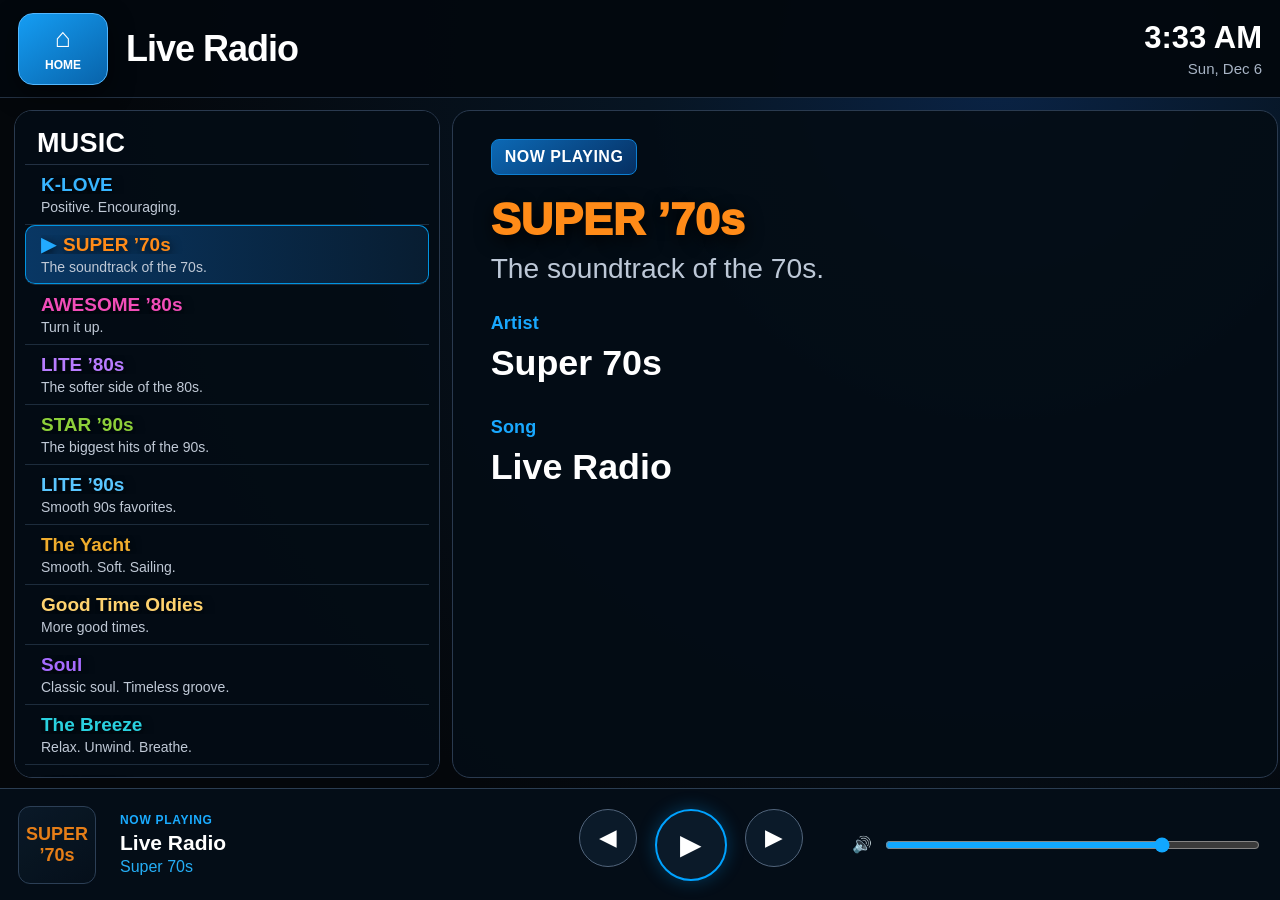
==== index.html @ cdfcc8d7 "Add files via upload" ====
<!doctype html>
<html lang="en">
<head>
<meta charset="utf-8">
<meta name="viewport" content="width=device-width,initial-scale=1">
<title>CoachDonXM</title>
<meta http-equiv="refresh" content="0;url=radio.html?v=1.8.0">
</head>
<body style="background:#050b12;color:white;font-family:Arial">
<p>Opening <a href="radio.html?v=1.8.0">CoachDonXM</a>…</p>
</body>
</html>
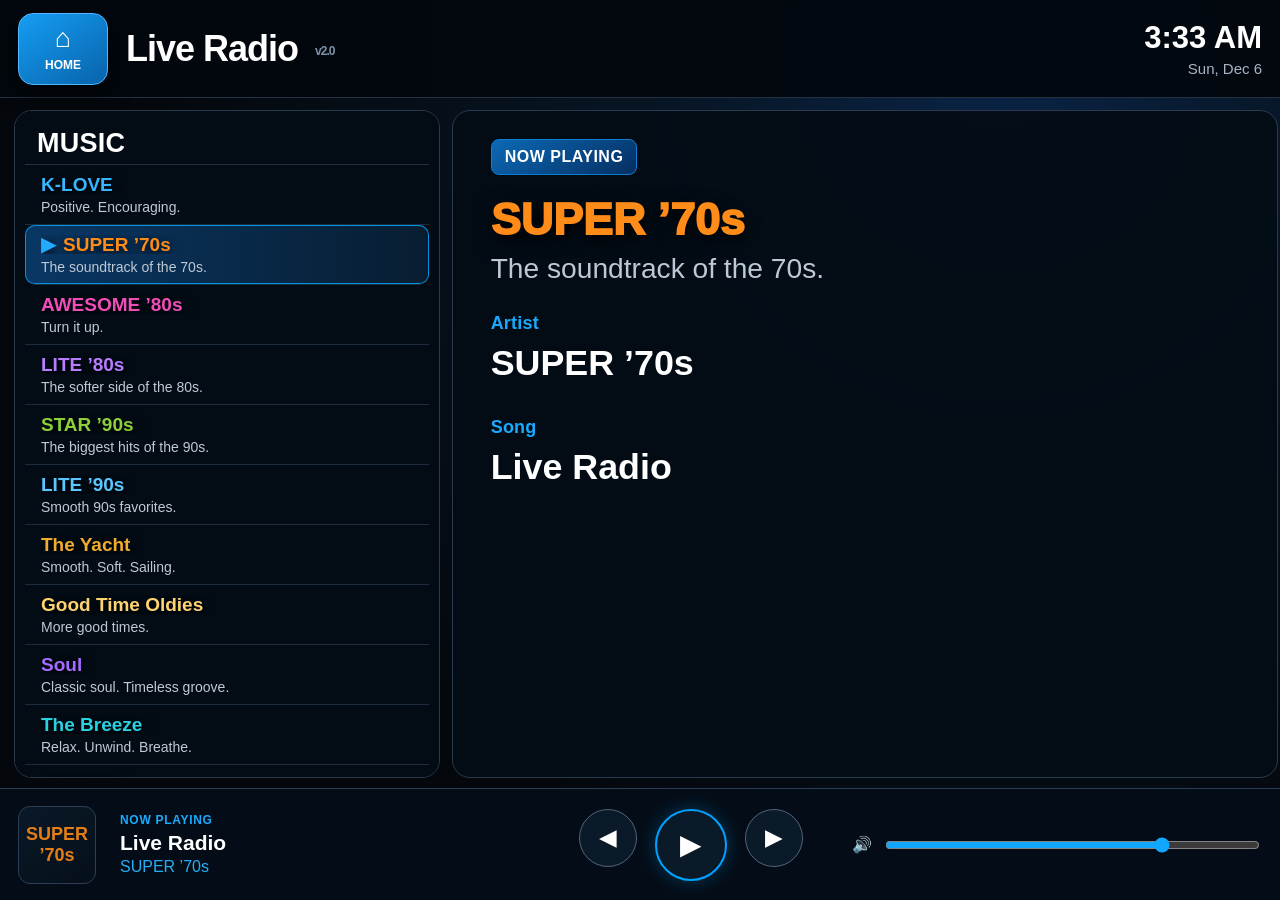
==== commit 21754487: "Rename index-2.html to index.html" ====
--- a/index.html
+++ b/index.html
@@ -2,11 +2,676 @@
 <html lang="en">
 <head>
 <meta charset="utf-8">
-<meta name="viewport" content="width=device-width,initial-scale=1">
-<title>CoachDonXM</title>
-<meta http-equiv="refresh" content="0;url=radio.html?v=1.8.0">
+<meta name="viewport" content="width=device-width,initial-scale=1,maximum-scale=1,user-scalable=no">
+<meta name="theme-color" content="#05070a">
+<title>Live Radio</title>
+<style>
+:root{
+  --blue:#0094e1;
+  --bg:#04070b;
+  --panel:#07111c;
+  --line:#233143;
+  --muted:#a8b4c5;
+  --accent:#ff8c16;
+}
+*{box-sizing:border-box;-webkit-tap-highlight-color:transparent}
+html,body{
+  margin:0;width:100%;height:100%;overflow:hidden;background:#000;color:#fff;
+  font-family:-apple-system,BlinkMacSystemFont,"Segoe UI",Arial,sans-serif
+}
+button,a,input{font:inherit}
+.shell{
+  height:100vh;display:grid;grid-template-rows:98px 1fr 112px;
+  background:radial-gradient(circle at 78% 8%,#0a2345 0,#071523 27%,#04070b 68%)
+}
+.topbar{
+  display:grid;grid-template-columns:108px 1fr 190px;align-items:center;
+  padding:12px 18px;border-bottom:1px solid var(--line);background:rgba(3,8,14,.97)
+}
+.home{
+  width:90px;height:72px;border-radius:15px;background:linear-gradient(145deg,#159df3,#0863aa);
+  border:1px solid #52b7ff;color:white;text-decoration:none;display:flex;flex-direction:column;
+  align-items:center;justify-content:center;font-weight:800;box-shadow:0 8px 24px #0008
+}
+.home-icon{font-size:27px;line-height:1}
+.home span:last-child{font-size:12px;margin-top:6px}
+.brand{font-size:36px;font-weight:850;letter-spacing:-1px}
+.datetime{text-align:right}.clock{font-size:31px;font-weight:800}.date{font-size:15px;color:var(--muted);margin-top:4px}
+
+.layout{min-height:0;display:grid;grid-template-columns:34% 66%;gap:12px;padding:12px 14px 10px}
+.station-pane,.now-pane{
+  min-height:0;border:1px solid #2a3a4f;border-radius:18px;background:rgba(4,12,21,.93);overflow:hidden
+}
+.station-pane{overflow-y:auto;padding:9px 10px 18px;scrollbar-width:thin}
+.station-pane h2{
+  margin:10px 12px 7px;color:#fff;font-size:27px;line-height:1;font-weight:900;letter-spacing:.25px
+}
+.station-list{border-top:1px solid var(--line)}
+.station-row{
+  width:100%;min-height:60px;border:0;border-bottom:1px solid #1d2c3c;background:transparent;color:white;
+  display:block;padding:7px 12px 7px 16px;text-align:left;cursor:pointer
+}
+.station-row.active{
+  background:linear-gradient(90deg,#093764,#081d31);box-shadow:inset 0 0 0 1px var(--blue);
+  border-radius:10px
+}
+.station-copy{min-width:0;display:block}
+.station-name{
+  display:block;font-size:19px;font-weight:900;line-height:1;color:var(--station-color,#fff);
+  white-space:nowrap;overflow:hidden;text-overflow:ellipsis;text-shadow:0 3px 12px #000
+}
+.station-desc{
+  display:block;font-size:14px;color:#c0c9d6;margin-top:5px;white-space:nowrap;
+  overflow:hidden;text-overflow:ellipsis
+}
+.playing-mark{display:none;margin-right:7px;color:#22aaff}
+.station-row.active .playing-mark{display:inline}
+
+.now-pane{padding:28px 38px;display:flex;flex-direction:column}
+.now-header{display:flex;align-items:center}
+.now-header>span{
+  background:linear-gradient(145deg,#0c69b5,#062f62);border:1px solid #0d7fd2;color:#fff;
+  border-radius:8px;padding:8px 13px;font-size:16px;font-weight:850;letter-spacing:.5px
+}
+.display-station{
+  font-size:clamp(42px,5vw,76px);font-weight:950;color:var(--accent);margin-top:22px;
+  line-height:1;text-shadow:0 5px 18px #000
+}
+.display-description{font-size:clamp(20px,2.2vw,31px);color:#bdc8d7;margin-top:11px}
+
+.metadata-main{
+  flex:1;min-height:0;display:flex;flex-direction:column;justify-content:center;
+  padding:18px 0 12px;max-width:900px
+}
+.meta-block{margin-bottom:31px}
+.label{color:#19a9ff;font-size:18px;font-weight:700;letter-spacing:.2px;text-transform:none}
+.artist,.song,.station-meta{
+  font-size:clamp(29px,3.2vw,48px);font-weight:800;line-height:1.1;margin-top:10px;overflow-wrap:anywhere
+}
+.station-meta{font-size:clamp(26px,2.8vw,42px)}
+.wave{
+  height:84px;display:flex;align-items:center;justify-content:center;gap:6px;
+  width:min(72%,620px);opacity:.76;margin:8px 0 0 12px
+}
+.wave span{
+  width:5px;background:#0999f2;border-radius:5px;box-shadow:0 0 12px #087ac8;
+  animation:wave 1.25s ease-in-out infinite
+}
+.wave span:nth-child(2n){animation-delay:.14s}
+.wave span:nth-child(3n){animation-delay:.28s}
+.wave span:nth-child(4n){animation-delay:.42s}
+@keyframes wave{0%,100%{height:13px}50%{height:70px}}
+
+.player{
+  display:grid;grid-template-columns:86px minmax(220px,1fr) 290px minmax(180px,1fr);
+  gap:16px;align-items:center;padding:10px 18px;border-top:1px solid #2b3d52;
+  background:rgba(5,14,24,.98)
+}
+.mini-art{
+  width:78px;height:78px;border-radius:12px;background:linear-gradient(145deg,#0b1b2a,#06101b);
+  border:1px solid #31455d;display:flex;align-items:center;justify-content:center;text-align:center;
+  font-size:18px;font-weight:850;color:var(--accent);opacity:.9
+}
+.mini-copy{min-width:0}.mini-label{font-size:12px;color:#1aabff;font-weight:850;letter-spacing:.7px}
+.mini-copy strong,.mini-copy span{display:block;white-space:nowrap;overflow:hidden;text-overflow:ellipsis}
+.mini-copy strong{font-size:21px;margin-top:4px}.mini-copy span{font-size:16px;color:#25aef6;margin-top:3px}
+.transport{display:flex;justify-content:center;gap:18px}
+.transport button{
+  width:58px;height:58px;border-radius:50%;border:1px solid #51647b;background:#0b1a29;color:white;font-size:23px
+}
+.transport .play{
+  width:72px;height:72px;border:2px solid #00a2ff;box-shadow:0 0 18px #008fe555;font-size:28px
+}
+.volume{display:flex;align-items:center;gap:11px}.volume input{width:100%;accent-color:#11a7ff}
+
+@media(max-width:900px){
+  .shell{grid-template-rows:86px 1fr 108px}
+  .topbar{grid-template-columns:88px 1fr 135px;padding:8px}
+  .home{width:74px;height:64px}.brand{font-size:29px}.clock{font-size:25px}
+  .layout{grid-template-columns:42% 58%;gap:7px;padding:7px}
+  .station-pane h2{font-size:23px}
+  .station-row{min-height:57px;padding-left:10px}.station-name{font-size:17px}.station-desc{font-size:12px}
+  .now-pane{padding:20px}.display-station{font-size:40px}.display-description{font-size:20px}
+  .meta-block{margin-bottom:20px}.wave{width:90%;height:60px}
+  .player{grid-template-columns:68px 1fr 230px}.mini-art{width:62px;height:62px}.volume{display:none}
+}
+
+
+/* v1.2 Safari stability */
+.metadata-main{
+  display:grid;
+  grid-template-rows:104px 132px 96px 72px;
+  align-content:center;
+}
+.meta-block{
+  margin-bottom:0;
+  min-height:0;
+}
+.artist,.song,.station-meta{
+  min-height:1.2em;
+  display:block;
+}
+.wave{
+  animation:none !important;
+}
+.wave span{
+  animation:none !important;
+  height:28px;
+}
+.wave span:nth-child(2n){height:50px}
+.wave span:nth-child(3n){height:36px}
+.wave span:nth-child(4n){height:62px}
+
+@media(max-width:900px){
+  .metadata-main{
+    grid-template-rows:82px 104px 76px 54px;
+  }
+}
+
+/* =========================================================
+   v1.3 — approved UI corrections
+   ========================================================= */
+
+/* Right-side station title is 30% smaller than v1.2. */
+.display-station{
+  font-size:clamp(29px,3.5vw,53px);
+}
+
+/*
+  Safari metadata stability:
+  fixed grid tracks prevent artist/song length changes from moving
+  the Station line or waveform up and down.
+*/
+.now-pane,
+.metadata-main,
+.meta-block,
+.artist,
+.song,
+.station-meta{
+  min-width:0;
+}
+
+.metadata-main{
+  flex:none;
+  height:404px;
+  grid-template-rows:104px 132px 96px 72px;
+  align-self:stretch;
+  contain:layout;
+  overflow:hidden;
+}
+
+.meta-block{
+  overflow:hidden;
+}
+
+.artist,.song,.station-meta{
+  overflow:hidden;
+  max-height:2.2em;
+  transition:none !important;
+  animation:none !important;
+  transform:none !important;
+}
+
+.station-meta{
+  max-height:1.2em;
+}
+
+.wave,
+.wave span{
+  transition:none !important;
+  animation:none !important;
+  transform:none !important;
+}
+
+@media(max-width:900px){
+  .display-station{
+    font-size:28px;
+  }
+  .metadata-main{
+    height:316px;
+    grid-template-rows:82px 104px 76px 54px;
+  }
+}
+
+
+
+/* =========================================================
+   v1.4 — metadata alignment and hierarchy
+   ========================================================= */
+
+/* Anchor every metadata element to the left edge. */
+.metadata-main{
+  width:100%;
+  max-width:none;
+  justify-items:start;
+  text-align:left;
+}
+
+.meta-block{
+  width:100%;
+  text-align:left;
+}
+
+.label,
+.artist,
+.song,
+.station-meta{
+  width:100%;
+  text-align:left;
+  justify-self:start;
+}
+
+/* Metadata values are approximately 20% smaller than the station title. */
+.artist,
+.song,
+.station-meta{
+  font-size:clamp(23px,2.8vw,42px);
+}
+
+/* Keep the decorative waveform aligned with the metadata instead of centered. */
+.wave{
+  justify-content:flex-start;
+  margin-left:0;
+}
+
+@media(max-width:900px){
+  .artist,
+  .song,
+  .station-meta{
+    font-size:22px;
+  }
+}
+
+/* =========================================================
+   v1.5 — true metadata shift + waveform removal
+   ========================================================= */
+
+/*
+  The text was already left-aligned inside its own container.
+  This moves the metadata container itself 28px left while
+  leaving the station title and description in their positions.
+*/
+.metadata-main{
+  position:relative;
+  left:-28px;
+  width:calc(100% + 28px);
+  height:332px;
+  grid-template-rows:104px 132px 96px;
+  overflow:hidden;
+}
+
+/* The waveform has been removed from radio.html. */
+.wave{
+  display:none !important;
+}
+
+@media(max-width:900px){
+  .metadata-main{
+    left:-12px;
+    width:calc(100% + 12px);
+    height:262px;
+    grid-template-rows:82px 104px 76px;
+  }
+}
+
+
+
+/* =========================================================
+   v1.7 — surgical metadata cleanup
+   Only requested changes:
+   1) one line of space after channel description
+   2) Station metadata block removed
+   ========================================================= */
+
+.display-description{
+  margin-bottom:28px;
+}
+
+.metadata-main{
+  height:236px;
+  grid-template-rows:104px 132px;
+  align-content:start;
+  padding-top:0;
+}
+
+@media(max-width:900px){
+  .display-description{
+    margin-bottom:24px;
+  }
+
+  .metadata-main{
+    height:186px;
+    grid-template-rows:82px 104px;
+  }
+}
+
+
+/* =========================================================
+   v1.8 recovery — exact requested metadata placement
+   ========================================================= */
+
+.metadata-main{
+  position:relative;
+  left:0;
+  width:100%;
+  max-width:none;
+  height:236px;
+  display:grid;
+  grid-template-columns:minmax(0,1fr);
+  grid-template-rows:104px 132px;
+  justify-content:stretch;
+  justify-items:start;
+  align-content:start;
+  align-items:start;
+  padding:0;
+  margin:28px 0 0;
+  text-align:left;
+}
+
+.metadata-main .meta-block{
+  width:100%;
+  min-width:0;
+  margin:0;
+  padding:0;
+  text-align:left;
+  justify-self:start;
+}
+
+.metadata-main .label,
+.metadata-main .artist,
+.metadata-main .song{
+  width:100%;
+  margin-left:0;
+  padding-left:0;
+  text-align:left;
+  justify-self:start;
+}
+
+.display-description{
+  margin-bottom:0;
+}
+
+@media(max-width:900px){
+  .metadata-main{
+    left:0;
+    width:100%;
+    max-width:none;
+    height:186px;
+    grid-template-rows:82px 104px;
+    margin-top:24px;
+  }
+}
+
+
+.build-stamp{
+  font-size:12px;
+  color:#7f93aa;
+  font-weight:700;
+  vertical-align:middle;
+  margin-left:8px;
+}
+
+/* Final non-negotiable metadata alignment */
+.metadata-main,
+.metadata-main .meta-block,
+.metadata-main .label,
+.metadata-main .artist,
+.metadata-main .song{
+  margin-left:0 !important;
+  padding-left:0 !important;
+  text-align:left !important;
+  justify-self:start !important;
+  transform:none !important;
+}
+
+.metadata-main{
+  width:100% !important;
+  max-width:none !important;
+  grid-template-columns:100% !important;
+  justify-content:start !important;
+  justify-items:start !important;
+}
+
+</style>
 </head>
-<body style="background:#050b12;color:white;font-family:Arial">
-<p>Opening <a href="radio.html?v=1.8.0">CoachDonXM</a>…</p>
+<body>
+<div class="shell">
+  <header class="topbar">
+    <a class="home" href="index.html" aria-label="Home"><span class="home-icon">⌂</span><span>HOME</span></a>
+    <div class="brand-block">
+      <div class="brand">Live Radio <small class="build-stamp">v2.0</small></div>
+    </div>
+    <div class="datetime">
+      <div id="clock" class="clock">--:--</div>
+      <div id="date" class="date"></div>
+    </div>
+  </header>
+
+  <main class="layout">
+    <aside class="station-pane">
+      <section>
+        <h2>MUSIC</h2>
+        <div id="musicList" class="station-list"></div>
+      </section>
+      <section>
+        <h2>DISNEY</h2>
+        <div id="disneyList" class="station-list"></div>
+      </section>
+      <section>
+        <h2>PODCASTS</h2>
+        <div id="podcastList" class="station-list"></div>
+      </section>
+    </aside>
+
+    <section class="now-pane">
+      <div class="now-header">
+        <span>NOW PLAYING</span>
+      </div>
+
+      <div id="displayStation" class="display-station">SUPER ’70s</div>
+      <div id="displayDescription" class="display-description">The soundtrack of the 70s.</div>
+
+      <div class="metadata-main">
+        <div class="meta-block">
+          <div class="label">Artist</div>
+          <div id="artist" class="artist">—</div>
+        </div>
+        <div class="meta-block">
+          <div class="label">Song</div>
+          <div id="song" class="song">—</div>
+        </div>
+      </div>
+    </section>
+  </main>
+
+  <footer class="player">
+    <div id="miniArt" class="mini-art">’70s</div>
+    <div class="mini-copy">
+      <div class="mini-label">NOW PLAYING</div>
+      <strong id="miniSong">Tap play to begin</strong>
+      <span id="miniArtist">Super 70s</span>
+    </div>
+
+    <div class="transport">
+      <button id="previousButton" aria-label="Previous">◀</button>
+      <button id="playButton" class="play" aria-label="Play">▶</button>
+      <button id="nextButton" aria-label="Next">▶</button>
+    </div>
+
+    <label class="volume">🔊 <input id="volumeSlider" type="range" min="0" max="1" step=".01" value=".75"></label>
+  </footer>
+</div>
+
+<audio id="radioAudio" preload="none"></audio>
+<script>
+const stations = [
+  {name:"K-LOVE",group:"music",color:"#38b5ff",desc:"Positive. Encouraging.",quality:"AAC",stream:"https://maestro.emfcdn.com/stream_for/k-love/iheart/aac"},
+  {name:"Super 70s",display:"SUPER ’70s",group:"music",color:"#ff8b18",desc:"The soundtrack of the 70s.",quality:"128",stream:"https://listen.181fm.com/181-70s_128k.mp3",relayId:"181-70s"},
+  {name:"Awesome 80s",display:"AWESOME ’80s",group:"music",color:"#f14db8",desc:"Turn it up.",quality:"128",stream:"https://listen.181fm.com/181-awesome80s_128k.mp3",relayId:"181-awesome80s"},
+  {name:"Lite 80s",display:"LITE ’80s",group:"music",color:"#b87cff",desc:"The softer side of the 80s.",quality:"128",stream:"https://listen.181fm.com/181-lite80s_128k.mp3",relayId:"181-lite80s"},
+  {name:"Star 90s",display:"STAR ’90s",group:"music",color:"#8dd03a",desc:"The biggest hits of the 90s.",quality:"128",stream:"https://listen.181fm.com/181-star90s_128k.mp3",relayId:"181-star90s"},
+  {name:"Lite 90s",display:"LITE ’90s",group:"music",color:"#5ac6ff",desc:"Smooth 90s favorites.",quality:"128",stream:"https://listen.181fm.com/181-lite90s_128k.mp3",relayId:"181-lite90s"},
+  {name:"The Yacht",display:"The Yacht",group:"music",color:"#f0ad2d",desc:"Smooth. Soft. Sailing.",quality:"128",stream:"https://listen.181fm.com/181-yachtrock_128k.mp3",relayId:"181-yachtrock"},
+  {name:"Good Time Oldies",group:"music",color:"#ffd36f",desc:"More good times.",quality:"128",stream:"https://listen.181fm.com/181-goodtime_128k.mp3",relayId:"181-goodtime"},
+  {name:"Soul",display:"Soul",group:"music",color:"#a66cff",desc:"Classic soul. Timeless groove.",quality:"128",stream:"https://listen.181fm.com/181-soul_128k.mp3",relayId:"181-soul"},
+  {name:"The Breeze",group:"music",color:"#2ad1df",desc:"Relax. Unwind. Breathe.",quality:"128",stream:"https://listen.181fm.com/181-breeze_128k.mp3",relayId:"181-breeze"},
+  {name:"Classical",group:"music",color:"#ddd1ff",desc:"Timeless masterworks.",quality:"128",stream:"https://listen.181fm.com/181-classical_128k.mp3",relayId:"181-classical"},
+
+  {name:"Main Street USA",group:"disney",color:"#d65cff",desc:"Classic park atmosphere.",quality:"",stream:""},
+  {name:"Adventureland",group:"disney",color:"#64d46d",desc:"Jungle rhythms and island music.",quality:"",stream:""},
+  {name:"Frontierland",group:"disney",color:"#e3a34d",desc:"Western classics and bluegrass.",quality:"",stream:""},
+  {name:"Tomorrowland",group:"disney",color:"#5bc4ff",desc:"Retro-futuristic atmosphere.",quality:"",stream:""},
+  {name:"Fantasyland",group:"disney",color:"#ff82c8",desc:"Classic melodies and storybook magic.",quality:"",stream:""},
+  {name:"Future World",group:"disney",color:"#7e8fff",desc:"Classic EPCOT optimism.",quality:"",stream:""},
+  {name:"World Showcase",group:"disney",color:"#52d6c8",desc:"Music from around the world.",quality:"",stream:""},
+  {name:"Hollywood Studios",group:"disney",color:"#ff6868",desc:"Movie magic and boulevard atmosphere.",quality:"",stream:""},
+  {name:"Animal Kingdom",group:"disney",color:"#8bcf72",desc:"Nature-inspired park ambience.",quality:"",stream:""},
+  {name:"Resort TV",group:"disney",color:"#7bc9ef",desc:"Resort loops and vacation atmosphere.",quality:"",stream:""},
+  {name:"Pixar",group:"disney",color:"#65a9ff",desc:"Music from Pixar films and lands.",quality:"",stream:""},
+  {name:"Villains",group:"disney",color:"#b95de3",desc:"Disney's darker side.",quality:"",stream:""},
+
+  {name:"The Ramsey Show",group:"podcasts",color:"#ffd02c",desc:"Money, work, and life.",quality:"",stream:""},
+  {name:"Insight for Living",group:"podcasts",color:"#6bd8ff",desc:"Biblical teaching with Chuck Swindoll.",quality:"",stream:""},
+  {name:"Southeast Christian",group:"podcasts",color:"#70d979",desc:"Messages from Southeast Christian Church.",quality:"",stream:""},
+  {name:"Brian Buffini",group:"podcasts",color:"#ff9b52",desc:"Business, motivation, and real estate.",quality:"",stream:""}
+];
+
+const RELAY = "https://coachdon-metadata.74p875syc7.workers.dev";
+const lists = {
+  music: document.getElementById("musicList"),
+  disney: document.getElementById("disneyList"),
+  podcasts: document.getElementById("podcastList")
+};
+const audio = document.getElementById("radioAudio");
+let selected = stations.findIndex(s => s.name === "Super 70s");
+let playing = false;
+let metadataTimer = null;
+let metadataToken = 0;
+
+function labelOf(station){ return station.display || station.name; }
+
+function render(){
+  Object.values(lists).forEach(el => el.innerHTML = "");
+  stations.forEach((station,index)=>{
+    const row = document.createElement("button");
+    row.className = "station-row" + (index === selected ? " active" : "");
+    row.style.setProperty("--station-color", station.color);
+    row.innerHTML = `
+      <span class="station-copy">
+        <span class="station-name"><span class="playing-mark">▶</span>${labelOf(station)}</span>
+        <span class="station-desc">${station.desc}</span>
+      </span>`;
+    row.addEventListener("click",()=>choose(index,true));
+    lists[station.group].appendChild(row);
+  });
+}
+
+function updateMetadata(artist,song){
+  document.getElementById("artist").textContent = artist || "";
+  document.getElementById("song").textContent = song || "";
+  document.getElementById("miniSong").textContent = song || "Live Radio";
+  document.getElementById("miniArtist").textContent = artist || labelOf(stations[selected]);
+}
+
+function choose(index,autoplay=false){
+  selected = (index + stations.length) % stations.length;
+  const station = stations[selected];
+  document.documentElement.style.setProperty("--accent", station.color);
+  document.getElementById("displayStation").textContent = labelOf(station);
+  document.getElementById("displayDescription").textContent = station.desc;
+  const stationMeta = document.getElementById("stationMeta");
+  if (stationMeta) stationMeta.textContent = labelOf(station);
+  document.getElementById("miniArt").textContent =
+    labelOf(station).replace(/[^A-Za-z0-9’']/g," ").split(/\s+/).slice(0,2).join(" ");
+  render();
+  startMetadata(station);
+  if(autoplay) playSelected();
+}
+
+async function fetchRelay(station,token){
+  try{
+    const response = await fetch(
+      `${RELAY}/metadata?station=${encodeURIComponent(station.relayId)}`,
+      {cache:"no-store"}
+    );
+    const data = await response.json();
+    if(!response.ok || !data.ok) throw new Error(data.error || `HTTP ${response.status}`);
+    if(token !== metadataToken) return;
+    updateMetadata(data.artist || labelOf(station), data.title || "Live Radio");
+  }catch(error){
+    if(token !== metadataToken) return;
+    updateMetadata(labelOf(station),"Live Radio");
+    console.warn("CoachDon relay:",error);
+  }
+}
+
+function startMetadata(station){
+  metadataToken++;
+  const token = metadataToken;
+  if(metadataTimer) clearInterval(metadataTimer);
+  metadataTimer = null;
+
+  if(station.relayId){
+    updateMetadata("Checking now playing…","One moment…");
+    fetchRelay(station,token);
+    metadataTimer = setInterval(()=>fetchRelay(station,token),20000);
+  }else{
+    updateMetadata(
+      station.name === "K-LOVE" ? "K-LOVE" : labelOf(station),
+      station.stream ? "Live Radio" :
+      (station.group === "podcasts" ? "Podcast feed setup needed" : "Stream setup needed")
+    );
+  }
+}
+
+async function playSelected(){
+  const station = stations[selected];
+  if(!station.stream){
+    playing = false;
+    document.getElementById("playButton").textContent = "▶";
+    return;
+  }
+  if(audio.src !== station.stream) audio.src = station.stream;
+  try{
+    await audio.play();
+    playing = true;
+    document.getElementById("playButton").textContent = "Ⅱ";
+    render();
+  }catch(error){
+    playing = false;
+    document.getElementById("playButton").textContent = "▶";
+    console.warn("Station could not connect:",error);
+  }
+}
+
+document.getElementById("playButton").addEventListener("click",()=>{
+  if(playing){
+    audio.pause();
+    playing=false;
+    document.getElementById("playButton").textContent="▶";
+    render();
+  }else{
+    playSelected();
+  }
+});
+document.getElementById("previousButton").addEventListener("click",()=>choose(selected-1,true));
+document.getElementById("nextButton").addEventListener("click",()=>choose(selected+1,true));
+document.getElementById("volumeSlider").addEventListener("input",e=>audio.volume=Number(e.target.value));
+
+function updateClock(){
+  const now = new Date();
+  document.getElementById("clock").textContent =
+    now.toLocaleTimeString([], {hour:"numeric",minute:"2-digit"});
+  document.getElementById("date").textContent =
+    now.toLocaleDateString([], {weekday:"short",month:"short",day:"numeric"});
+}
+
+audio.volume=.75;
+setInterval(updateClock,30000);
+updateClock();
+render();
+choose(selected,false);
+
+</script>
 </body>
 </html>
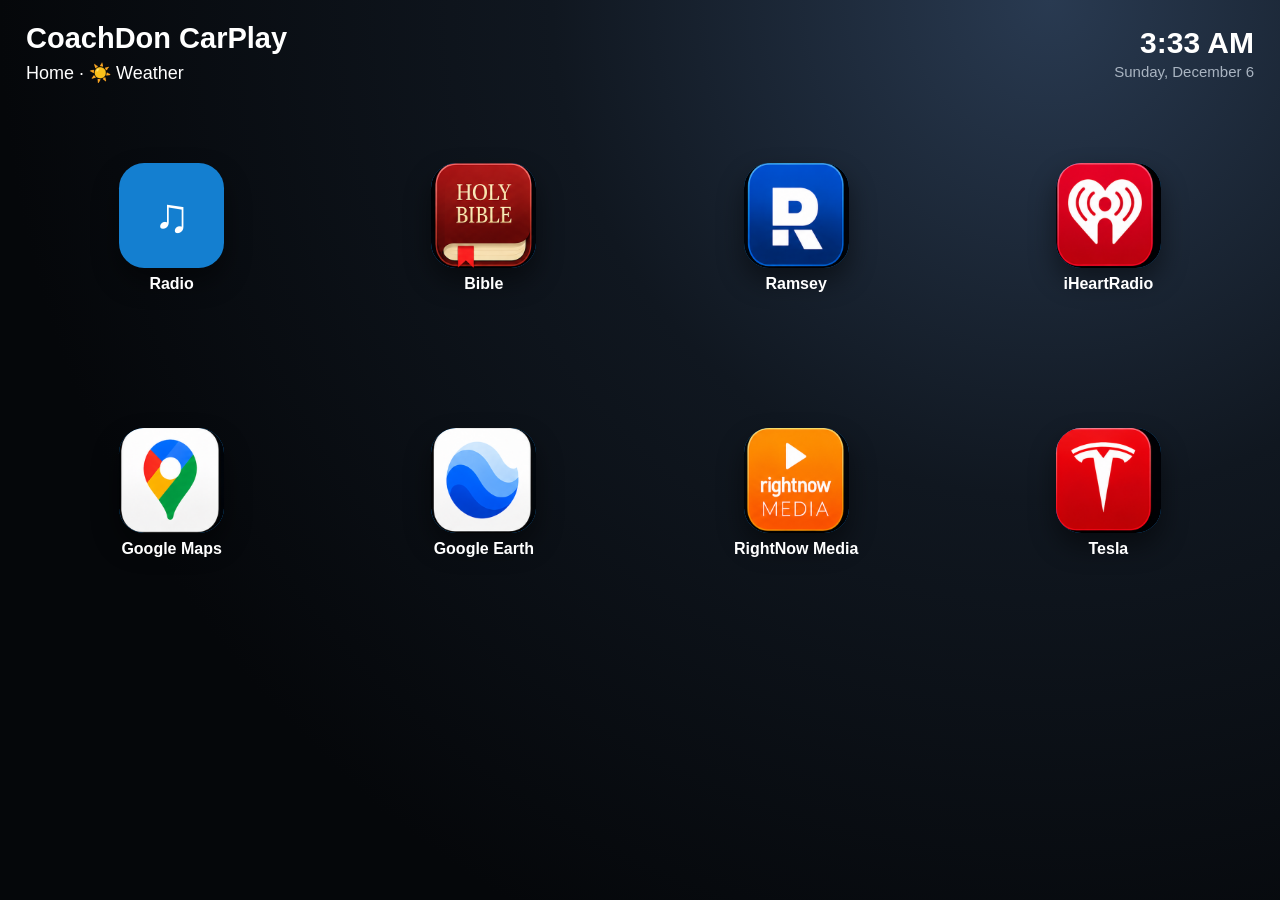
==== commit 19957dbd: "Add files via upload" ====
--- a/index.html
+++ b/index.html
@@ -1,677 +1,27 @@
 <!doctype html>
-<html lang="en">
-<head>
-<meta charset="utf-8">
-<meta name="viewport" content="width=device-width,initial-scale=1,maximum-scale=1,user-scalable=no">
-<meta name="theme-color" content="#05070a">
-<title>Live Radio</title>
+<html lang="en"><head>
+<meta charset="utf-8"><meta name="viewport" content="width=device-width,initial-scale=1,maximum-scale=1,user-scalable=no">
+<meta name="theme-color" content="#05070a"><title>CoachDon CarPlay</title>
 <style>
-:root{
-  --blue:#0094e1;
-  --bg:#04070b;
-  --panel:#07111c;
-  --line:#233143;
-  --muted:#a8b4c5;
-  --accent:#ff8c16;
-}
-*{box-sizing:border-box;-webkit-tap-highlight-color:transparent}
-html,body{
-  margin:0;width:100%;height:100%;overflow:hidden;background:#000;color:#fff;
-  font-family:-apple-system,BlinkMacSystemFont,"Segoe UI",Arial,sans-serif
-}
-button,a,input{font:inherit}
-.shell{
-  height:100vh;display:grid;grid-template-rows:98px 1fr 112px;
-  background:radial-gradient(circle at 78% 8%,#0a2345 0,#071523 27%,#04070b 68%)
-}
-.topbar{
-  display:grid;grid-template-columns:108px 1fr 190px;align-items:center;
-  padding:12px 18px;border-bottom:1px solid var(--line);background:rgba(3,8,14,.97)
-}
-.home{
-  width:90px;height:72px;border-radius:15px;background:linear-gradient(145deg,#159df3,#0863aa);
-  border:1px solid #52b7ff;color:white;text-decoration:none;display:flex;flex-direction:column;
-  align-items:center;justify-content:center;font-weight:800;box-shadow:0 8px 24px #0008
-}
-.home-icon{font-size:27px;line-height:1}
-.home span:last-child{font-size:12px;margin-top:6px}
-.brand{font-size:36px;font-weight:850;letter-spacing:-1px}
-.datetime{text-align:right}.clock{font-size:31px;font-weight:800}.date{font-size:15px;color:var(--muted);margin-top:4px}
-
-.layout{min-height:0;display:grid;grid-template-columns:34% 66%;gap:12px;padding:12px 14px 10px}
-.station-pane,.now-pane{
-  min-height:0;border:1px solid #2a3a4f;border-radius:18px;background:rgba(4,12,21,.93);overflow:hidden
-}
-.station-pane{overflow-y:auto;padding:9px 10px 18px;scrollbar-width:thin}
-.station-pane h2{
-  margin:10px 12px 7px;color:#fff;font-size:27px;line-height:1;font-weight:900;letter-spacing:.25px
-}
-.station-list{border-top:1px solid var(--line)}
-.station-row{
-  width:100%;min-height:60px;border:0;border-bottom:1px solid #1d2c3c;background:transparent;color:white;
-  display:block;padding:7px 12px 7px 16px;text-align:left;cursor:pointer
-}
-.station-row.active{
-  background:linear-gradient(90deg,#093764,#081d31);box-shadow:inset 0 0 0 1px var(--blue);
-  border-radius:10px
-}
-.station-copy{min-width:0;display:block}
-.station-name{
-  display:block;font-size:19px;font-weight:900;line-height:1;color:var(--station-color,#fff);
-  white-space:nowrap;overflow:hidden;text-overflow:ellipsis;text-shadow:0 3px 12px #000
-}
-.station-desc{
-  display:block;font-size:14px;color:#c0c9d6;margin-top:5px;white-space:nowrap;
-  overflow:hidden;text-overflow:ellipsis
-}
-.playing-mark{display:none;margin-right:7px;color:#22aaff}
-.station-row.active .playing-mark{display:inline}
-
-.now-pane{padding:28px 38px;display:flex;flex-direction:column}
-.now-header{display:flex;align-items:center}
-.now-header>span{
-  background:linear-gradient(145deg,#0c69b5,#062f62);border:1px solid #0d7fd2;color:#fff;
-  border-radius:8px;padding:8px 13px;font-size:16px;font-weight:850;letter-spacing:.5px
-}
-.display-station{
-  font-size:clamp(42px,5vw,76px);font-weight:950;color:var(--accent);margin-top:22px;
-  line-height:1;text-shadow:0 5px 18px #000
-}
-.display-description{font-size:clamp(20px,2.2vw,31px);color:#bdc8d7;margin-top:11px}
-
-.metadata-main{
-  flex:1;min-height:0;display:flex;flex-direction:column;justify-content:center;
-  padding:18px 0 12px;max-width:900px
-}
-.meta-block{margin-bottom:31px}
-.label{color:#19a9ff;font-size:18px;font-weight:700;letter-spacing:.2px;text-transform:none}
-.artist,.song,.station-meta{
-  font-size:clamp(29px,3.2vw,48px);font-weight:800;line-height:1.1;margin-top:10px;overflow-wrap:anywhere
-}
-.station-meta{font-size:clamp(26px,2.8vw,42px)}
-.wave{
-  height:84px;display:flex;align-items:center;justify-content:center;gap:6px;
-  width:min(72%,620px);opacity:.76;margin:8px 0 0 12px
-}
-.wave span{
-  width:5px;background:#0999f2;border-radius:5px;box-shadow:0 0 12px #087ac8;
-  animation:wave 1.25s ease-in-out infinite
-}
-.wave span:nth-child(2n){animation-delay:.14s}
-.wave span:nth-child(3n){animation-delay:.28s}
-.wave span:nth-child(4n){animation-delay:.42s}
-@keyframes wave{0%,100%{height:13px}50%{height:70px}}
-
-.player{
-  display:grid;grid-template-columns:86px minmax(220px,1fr) 290px minmax(180px,1fr);
-  gap:16px;align-items:center;padding:10px 18px;border-top:1px solid #2b3d52;
-  background:rgba(5,14,24,.98)
-}
-.mini-art{
-  width:78px;height:78px;border-radius:12px;background:linear-gradient(145deg,#0b1b2a,#06101b);
-  border:1px solid #31455d;display:flex;align-items:center;justify-content:center;text-align:center;
-  font-size:18px;font-weight:850;color:var(--accent);opacity:.9
-}
-.mini-copy{min-width:0}.mini-label{font-size:12px;color:#1aabff;font-weight:850;letter-spacing:.7px}
-.mini-copy strong,.mini-copy span{display:block;white-space:nowrap;overflow:hidden;text-overflow:ellipsis}
-.mini-copy strong{font-size:21px;margin-top:4px}.mini-copy span{font-size:16px;color:#25aef6;margin-top:3px}
-.transport{display:flex;justify-content:center;gap:18px}
-.transport button{
-  width:58px;height:58px;border-radius:50%;border:1px solid #51647b;background:#0b1a29;color:white;font-size:23px
-}
-.transport .play{
-  width:72px;height:72px;border:2px solid #00a2ff;box-shadow:0 0 18px #008fe555;font-size:28px
-}
-.volume{display:flex;align-items:center;gap:11px}.volume input{width:100%;accent-color:#11a7ff}
-
-@media(max-width:900px){
-  .shell{grid-template-rows:86px 1fr 108px}
-  .topbar{grid-template-columns:88px 1fr 135px;padding:8px}
-  .home{width:74px;height:64px}.brand{font-size:29px}.clock{font-size:25px}
-  .layout{grid-template-columns:42% 58%;gap:7px;padding:7px}
-  .station-pane h2{font-size:23px}
-  .station-row{min-height:57px;padding-left:10px}.station-name{font-size:17px}.station-desc{font-size:12px}
-  .now-pane{padding:20px}.display-station{font-size:40px}.display-description{font-size:20px}
-  .meta-block{margin-bottom:20px}.wave{width:90%;height:60px}
-  .player{grid-template-columns:68px 1fr 230px}.mini-art{width:62px;height:62px}.volume{display:none}
-}
-
-
-/* v1.2 Safari stability */
-.metadata-main{
-  display:grid;
-  grid-template-rows:104px 132px 96px 72px;
-  align-content:center;
-}
-.meta-block{
-  margin-bottom:0;
-  min-height:0;
-}
-.artist,.song,.station-meta{
-  min-height:1.2em;
-  display:block;
-}
-.wave{
-  animation:none !important;
-}
-.wave span{
-  animation:none !important;
-  height:28px;
-}
-.wave span:nth-child(2n){height:50px}
-.wave span:nth-child(3n){height:36px}
-.wave span:nth-child(4n){height:62px}
-
-@media(max-width:900px){
-  .metadata-main{
-    grid-template-rows:82px 104px 76px 54px;
-  }
-}
-
-/* =========================================================
-   v1.3 — approved UI corrections
-   ========================================================= */
-
-/* Right-side station title is 30% smaller than v1.2. */
-.display-station{
-  font-size:clamp(29px,3.5vw,53px);
-}
-
-/*
-  Safari metadata stability:
-  fixed grid tracks prevent artist/song length changes from moving
-  the Station line or waveform up and down.
-*/
-.now-pane,
-.metadata-main,
-.meta-block,
-.artist,
-.song,
-.station-meta{
-  min-width:0;
-}
-
-.metadata-main{
-  flex:none;
-  height:404px;
-  grid-template-rows:104px 132px 96px 72px;
-  align-self:stretch;
-  contain:layout;
-  overflow:hidden;
-}
-
-.meta-block{
-  overflow:hidden;
-}
-
-.artist,.song,.station-meta{
-  overflow:hidden;
-  max-height:2.2em;
-  transition:none !important;
-  animation:none !important;
-  transform:none !important;
-}
-
-.station-meta{
-  max-height:1.2em;
-}
-
-.wave,
-.wave span{
-  transition:none !important;
-  animation:none !important;
-  transform:none !important;
-}
-
-@media(max-width:900px){
-  .display-station{
-    font-size:28px;
-  }
-  .metadata-main{
-    height:316px;
-    grid-template-rows:82px 104px 76px 54px;
-  }
-}
-
-
-
-/* =========================================================
-   v1.4 — metadata alignment and hierarchy
-   ========================================================= */
-
-/* Anchor every metadata element to the left edge. */
-.metadata-main{
-  width:100%;
-  max-width:none;
-  justify-items:start;
-  text-align:left;
-}
-
-.meta-block{
-  width:100%;
-  text-align:left;
-}
-
-.label,
-.artist,
-.song,
-.station-meta{
-  width:100%;
-  text-align:left;
-  justify-self:start;
-}
-
-/* Metadata values are approximately 20% smaller than the station title. */
-.artist,
-.song,
-.station-meta{
-  font-size:clamp(23px,2.8vw,42px);
-}
-
-/* Keep the decorative waveform aligned with the metadata instead of centered. */
-.wave{
-  justify-content:flex-start;
-  margin-left:0;
-}
-
-@media(max-width:900px){
-  .artist,
-  .song,
-  .station-meta{
-    font-size:22px;
-  }
-}
-
-/* =========================================================
-   v1.5 — true metadata shift + waveform removal
-   ========================================================= */
-
-/*
-  The text was already left-aligned inside its own container.
-  This moves the metadata container itself 28px left while
-  leaving the station title and description in their positions.
-*/
-.metadata-main{
-  position:relative;
-  left:-28px;
-  width:calc(100% + 28px);
-  height:332px;
-  grid-template-rows:104px 132px 96px;
-  overflow:hidden;
-}
-
-/* The waveform has been removed from radio.html. */
-.wave{
-  display:none !important;
-}
-
-@media(max-width:900px){
-  .metadata-main{
-    left:-12px;
-    width:calc(100% + 12px);
-    height:262px;
-    grid-template-rows:82px 104px 76px;
-  }
-}
-
-
-
-/* =========================================================
-   v1.7 — surgical metadata cleanup
-   Only requested changes:
-   1) one line of space after channel description
-   2) Station metadata block removed
-   ========================================================= */
-
-.display-description{
-  margin-bottom:28px;
-}
-
-.metadata-main{
-  height:236px;
-  grid-template-rows:104px 132px;
-  align-content:start;
-  padding-top:0;
-}
-
-@media(max-width:900px){
-  .display-description{
-    margin-bottom:24px;
-  }
-
-  .metadata-main{
-    height:186px;
-    grid-template-rows:82px 104px;
-  }
-}
-
-
-/* =========================================================
-   v1.8 recovery — exact requested metadata placement
-   ========================================================= */
-
-.metadata-main{
-  position:relative;
-  left:0;
-  width:100%;
-  max-width:none;
-  height:236px;
-  display:grid;
-  grid-template-columns:minmax(0,1fr);
-  grid-template-rows:104px 132px;
-  justify-content:stretch;
-  justify-items:start;
-  align-content:start;
-  align-items:start;
-  padding:0;
-  margin:28px 0 0;
-  text-align:left;
-}
-
-.metadata-main .meta-block{
-  width:100%;
-  min-width:0;
-  margin:0;
-  padding:0;
-  text-align:left;
-  justify-self:start;
-}
-
-.metadata-main .label,
-.metadata-main .artist,
-.metadata-main .song{
-  width:100%;
-  margin-left:0;
-  padding-left:0;
-  text-align:left;
-  justify-self:start;
-}
-
-.display-description{
-  margin-bottom:0;
-}
-
-@media(max-width:900px){
-  .metadata-main{
-    left:0;
-    width:100%;
-    max-width:none;
-    height:186px;
-    grid-template-rows:82px 104px;
-    margin-top:24px;
-  }
-}
-
-
-.build-stamp{
-  font-size:12px;
-  color:#7f93aa;
-  font-weight:700;
-  vertical-align:middle;
-  margin-left:8px;
-}
-
-/* Final non-negotiable metadata alignment */
-.metadata-main,
-.metadata-main .meta-block,
-.metadata-main .label,
-.metadata-main .artist,
-.metadata-main .song{
-  margin-left:0 !important;
-  padding-left:0 !important;
-  text-align:left !important;
-  justify-self:start !important;
-  transform:none !important;
-}
-
-.metadata-main{
-  width:100% !important;
-  max-width:none !important;
-  grid-template-columns:100% !important;
-  justify-content:start !important;
-  justify-items:start !important;
-}
-
-</style>
-</head>
-<body>
-<div class="shell">
-  <header class="topbar">
-    <a class="home" href="index.html" aria-label="Home"><span class="home-icon">⌂</span><span>HOME</span></a>
-    <div class="brand-block">
-      <div class="brand">Live Radio <small class="build-stamp">v2.0</small></div>
-    </div>
-    <div class="datetime">
-      <div id="clock" class="clock">--:--</div>
-      <div id="date" class="date"></div>
-    </div>
-  </header>
-
-  <main class="layout">
-    <aside class="station-pane">
-      <section>
-        <h2>MUSIC</h2>
-        <div id="musicList" class="station-list"></div>
-      </section>
-      <section>
-        <h2>DISNEY</h2>
-        <div id="disneyList" class="station-list"></div>
-      </section>
-      <section>
-        <h2>PODCASTS</h2>
-        <div id="podcastList" class="station-list"></div>
-      </section>
-    </aside>
-
-    <section class="now-pane">
-      <div class="now-header">
-        <span>NOW PLAYING</span>
-      </div>
-
-      <div id="displayStation" class="display-station">SUPER ’70s</div>
-      <div id="displayDescription" class="display-description">The soundtrack of the 70s.</div>
-
-      <div class="metadata-main">
-        <div class="meta-block">
-          <div class="label">Artist</div>
-          <div id="artist" class="artist">—</div>
-        </div>
-        <div class="meta-block">
-          <div class="label">Song</div>
-          <div id="song" class="song">—</div>
-        </div>
-      </div>
-    </section>
-  </main>
-
-  <footer class="player">
-    <div id="miniArt" class="mini-art">’70s</div>
-    <div class="mini-copy">
-      <div class="mini-label">NOW PLAYING</div>
-      <strong id="miniSong">Tap play to begin</strong>
-      <span id="miniArtist">Super 70s</span>
-    </div>
-
-    <div class="transport">
-      <button id="previousButton" aria-label="Previous">◀</button>
-      <button id="playButton" class="play" aria-label="Play">▶</button>
-      <button id="nextButton" aria-label="Next">▶</button>
-    </div>
-
-    <label class="volume">🔊 <input id="volumeSlider" type="range" min="0" max="1" step=".01" value=".75"></label>
-  </footer>
-</div>
-
-<audio id="radioAudio" preload="none"></audio>
-<script>
-const stations = [
-  {name:"K-LOVE",group:"music",color:"#38b5ff",desc:"Positive. Encouraging.",quality:"AAC",stream:"https://maestro.emfcdn.com/stream_for/k-love/iheart/aac"},
-  {name:"Super 70s",display:"SUPER ’70s",group:"music",color:"#ff8b18",desc:"The soundtrack of the 70s.",quality:"128",stream:"https://listen.181fm.com/181-70s_128k.mp3",relayId:"181-70s"},
-  {name:"Awesome 80s",display:"AWESOME ’80s",group:"music",color:"#f14db8",desc:"Turn it up.",quality:"128",stream:"https://listen.181fm.com/181-awesome80s_128k.mp3",relayId:"181-awesome80s"},
-  {name:"Lite 80s",display:"LITE ’80s",group:"music",color:"#b87cff",desc:"The softer side of the 80s.",quality:"128",stream:"https://listen.181fm.com/181-lite80s_128k.mp3",relayId:"181-lite80s"},
-  {name:"Star 90s",display:"STAR ’90s",group:"music",color:"#8dd03a",desc:"The biggest hits of the 90s.",quality:"128",stream:"https://listen.181fm.com/181-star90s_128k.mp3",relayId:"181-star90s"},
-  {name:"Lite 90s",display:"LITE ’90s",group:"music",color:"#5ac6ff",desc:"Smooth 90s favorites.",quality:"128",stream:"https://listen.181fm.com/181-lite90s_128k.mp3",relayId:"181-lite90s"},
-  {name:"The Yacht",display:"The Yacht",group:"music",color:"#f0ad2d",desc:"Smooth. Soft. Sailing.",quality:"128",stream:"https://listen.181fm.com/181-yachtrock_128k.mp3",relayId:"181-yachtrock"},
-  {name:"Good Time Oldies",group:"music",color:"#ffd36f",desc:"More good times.",quality:"128",stream:"https://listen.181fm.com/181-goodtime_128k.mp3",relayId:"181-goodtime"},
-  {name:"Soul",display:"Soul",group:"music",color:"#a66cff",desc:"Classic soul. Timeless groove.",quality:"128",stream:"https://listen.181fm.com/181-soul_128k.mp3",relayId:"181-soul"},
-  {name:"The Breeze",group:"music",color:"#2ad1df",desc:"Relax. Unwind. Breathe.",quality:"128",stream:"https://listen.181fm.com/181-breeze_128k.mp3",relayId:"181-breeze"},
-  {name:"Classical",group:"music",color:"#ddd1ff",desc:"Timeless masterworks.",quality:"128",stream:"https://listen.181fm.com/181-classical_128k.mp3",relayId:"181-classical"},
-
-  {name:"Main Street USA",group:"disney",color:"#d65cff",desc:"Classic park atmosphere.",quality:"",stream:""},
-  {name:"Adventureland",group:"disney",color:"#64d46d",desc:"Jungle rhythms and island music.",quality:"",stream:""},
-  {name:"Frontierland",group:"disney",color:"#e3a34d",desc:"Western classics and bluegrass.",quality:"",stream:""},
-  {name:"Tomorrowland",group:"disney",color:"#5bc4ff",desc:"Retro-futuristic atmosphere.",quality:"",stream:""},
-  {name:"Fantasyland",group:"disney",color:"#ff82c8",desc:"Classic melodies and storybook magic.",quality:"",stream:""},
-  {name:"Future World",group:"disney",color:"#7e8fff",desc:"Classic EPCOT optimism.",quality:"",stream:""},
-  {name:"World Showcase",group:"disney",color:"#52d6c8",desc:"Music from around the world.",quality:"",stream:""},
-  {name:"Hollywood Studios",group:"disney",color:"#ff6868",desc:"Movie magic and boulevard atmosphere.",quality:"",stream:""},
-  {name:"Animal Kingdom",group:"disney",color:"#8bcf72",desc:"Nature-inspired park ambience.",quality:"",stream:""},
-  {name:"Resort TV",group:"disney",color:"#7bc9ef",desc:"Resort loops and vacation atmosphere.",quality:"",stream:""},
-  {name:"Pixar",group:"disney",color:"#65a9ff",desc:"Music from Pixar films and lands.",quality:"",stream:""},
-  {name:"Villains",group:"disney",color:"#b95de3",desc:"Disney's darker side.",quality:"",stream:""},
-
-  {name:"The Ramsey Show",group:"podcasts",color:"#ffd02c",desc:"Money, work, and life.",quality:"",stream:""},
-  {name:"Insight for Living",group:"podcasts",color:"#6bd8ff",desc:"Biblical teaching with Chuck Swindoll.",quality:"",stream:""},
-  {name:"Southeast Christian",group:"podcasts",color:"#70d979",desc:"Messages from Southeast Christian Church.",quality:"",stream:""},
-  {name:"Brian Buffini",group:"podcasts",color:"#ff9b52",desc:"Business, motivation, and real estate.",quality:"",stream:""}
-];
-
-const RELAY = "https://coachdon-metadata.74p875syc7.workers.dev";
-const lists = {
-  music: document.getElementById("musicList"),
-  disney: document.getElementById("disneyList"),
-  podcasts: document.getElementById("podcastList")
-};
-const audio = document.getElementById("radioAudio");
-let selected = stations.findIndex(s => s.name === "Super 70s");
-let playing = false;
-let metadataTimer = null;
-let metadataToken = 0;
-
-function labelOf(station){ return station.display || station.name; }
-
-function render(){
-  Object.values(lists).forEach(el => el.innerHTML = "");
-  stations.forEach((station,index)=>{
-    const row = document.createElement("button");
-    row.className = "station-row" + (index === selected ? " active" : "");
-    row.style.setProperty("--station-color", station.color);
-    row.innerHTML = `
-      <span class="station-copy">
-        <span class="station-name"><span class="playing-mark">▶</span>${labelOf(station)}</span>
-        <span class="station-desc">${station.desc}</span>
-      </span>`;
-    row.addEventListener("click",()=>choose(index,true));
-    lists[station.group].appendChild(row);
-  });
-}
-
-function updateMetadata(artist,song){
-  document.getElementById("artist").textContent = artist || "";
-  document.getElementById("song").textContent = song || "";
-  document.getElementById("miniSong").textContent = song || "Live Radio";
-  document.getElementById("miniArtist").textContent = artist || labelOf(stations[selected]);
-}
-
-function choose(index,autoplay=false){
-  selected = (index + stations.length) % stations.length;
-  const station = stations[selected];
-  document.documentElement.style.setProperty("--accent", station.color);
-  document.getElementById("displayStation").textContent = labelOf(station);
-  document.getElementById("displayDescription").textContent = station.desc;
-  const stationMeta = document.getElementById("stationMeta");
-  if (stationMeta) stationMeta.textContent = labelOf(station);
-  document.getElementById("miniArt").textContent =
-    labelOf(station).replace(/[^A-Za-z0-9’']/g," ").split(/\s+/).slice(0,2).join(" ");
-  render();
-  startMetadata(station);
-  if(autoplay) playSelected();
-}
-
-async function fetchRelay(station,token){
-  try{
-    const response = await fetch(
-      `${RELAY}/metadata?station=${encodeURIComponent(station.relayId)}`,
-      {cache:"no-store"}
-    );
-    const data = await response.json();
-    if(!response.ok || !data.ok) throw new Error(data.error || `HTTP ${response.status}`);
-    if(token !== metadataToken) return;
-    updateMetadata(data.artist || labelOf(station), data.title || "Live Radio");
-  }catch(error){
-    if(token !== metadataToken) return;
-    updateMetadata(labelOf(station),"Live Radio");
-    console.warn("CoachDon relay:",error);
-  }
-}
-
-function startMetadata(station){
-  metadataToken++;
-  const token = metadataToken;
-  if(metadataTimer) clearInterval(metadataTimer);
-  metadataTimer = null;
-
-  if(station.relayId){
-    updateMetadata("Checking now playing…","One moment…");
-    fetchRelay(station,token);
-    metadataTimer = setInterval(()=>fetchRelay(station,token),20000);
-  }else{
-    updateMetadata(
-      station.name === "K-LOVE" ? "K-LOVE" : labelOf(station),
-      station.stream ? "Live Radio" :
-      (station.group === "podcasts" ? "Podcast feed setup needed" : "Stream setup needed")
-    );
-  }
-}
-
-async function playSelected(){
-  const station = stations[selected];
-  if(!station.stream){
-    playing = false;
-    document.getElementById("playButton").textContent = "▶";
-    return;
-  }
-  if(audio.src !== station.stream) audio.src = station.stream;
-  try{
-    await audio.play();
-    playing = true;
-    document.getElementById("playButton").textContent = "Ⅱ";
-    render();
-  }catch(error){
-    playing = false;
-    document.getElementById("playButton").textContent = "▶";
-    console.warn("Station could not connect:",error);
-  }
-}
-
-document.getElementById("playButton").addEventListener("click",()=>{
-  if(playing){
-    audio.pause();
-    playing=false;
-    document.getElementById("playButton").textContent="▶";
-    render();
-  }else{
-    playSelected();
-  }
-});
-document.getElementById("previousButton").addEventListener("click",()=>choose(selected-1,true));
-document.getElementById("nextButton").addEventListener("click",()=>choose(selected+1,true));
-document.getElementById("volumeSlider").addEventListener("input",e=>audio.volume=Number(e.target.value));
-
-function updateClock(){
-  const now = new Date();
-  document.getElementById("clock").textContent =
-    now.toLocaleTimeString([], {hour:"numeric",minute:"2-digit"});
-  document.getElementById("date").textContent =
-    now.toLocaleDateString([], {weekday:"short",month:"short",day:"numeric"});
-}
-
-audio.volume=.75;
-setInterval(updateClock,30000);
-updateClock();
-render();
-choose(selected,false);
-
-</script>
-</body>
-</html>
+*{box-sizing:border-box}html,body{height:100%;margin:0;overflow:hidden;font-family:-apple-system,BlinkMacSystemFont,"Segoe UI",Arial,sans-serif;color:#fff;background:#05070a}
+body{background:radial-gradient(circle at 82% 0,#293a51 0,#101720 36%,#05070a 76%)}
+.shell{height:100%;display:flex;flex-direction:column;padding:14px 18px 9px}.top{min-height:86px;display:flex;justify-content:space-between;align-items:center;padding:3px 8px 12px}
+.title{font-size:29px;font-weight:800}.sub{font-size:18px;margin-top:7px}.time{text-align:right;font-size:30px;font-weight:800}.date{font-size:15px;color:#a9b4c1;margin-top:3px}
+.grid{flex:1;display:grid;grid-template-columns:repeat(4,1fr);grid-template-rows:repeat(3,1fr);gap:13px;padding:2px 4px 7px}
+.app{color:#fff;text-decoration:none;display:flex;flex-direction:column;align-items:center;justify-content:center}.icon{width:min(11.2vw,105px);height:min(11.2vw,105px);min-width:76px;min-height:76px;border-radius:24%;overflow:hidden;display:grid;place-items:center;background:#147fd0;box-shadow:0 13px 27px #0007}.icon img{width:100%;height:100%;object-fit:cover}.radio{font-size:48px}.label{font-size:16px;font-weight:700;margin-top:7px}
+.empty{visibility:hidden}@media(max-width:850px){.shell{padding:9px}.top{min-height:72px}.title{font-size:22px}.time{font-size:24px}.grid{gap:8px}.label{font-size:13px}.icon{min-width:62px;min-height:62px}}
+</style></head><body>
+<div class="shell"><header class="top"><div><div class="title">CoachDon CarPlay</div><div class="sub">Home · ☀️ Weather</div></div><div><div id="time" class="time">--:--</div><div id="date" class="date"></div></div></header>
+<main class="grid">
+<a class="app" href="radio.html"><div class="icon radio">♫</div><div class="label">Radio</div></a>
+<a class="app" href="https://www.bible.com/"><div class="icon"><img src="bible.png"></div><div class="label">Bible</div></a>
+<a class="app" href="https://www.ramseysolutions.com/"><div class="icon"><img src="ramsey.png"></div><div class="label">Ramsey</div></a>
+<a class="app" href="https://www.iheart.com/"><div class="icon"><img src="iheart.png"></div><div class="label">iHeartRadio</div></a>
+<a class="app" href="https://maps.google.com/"><div class="icon"><img src="maps.png"></div><div class="label">Google Maps</div></a>
+<a class="app" href="https://earth.google.com/web/"><div class="icon"><img src="earth.png"></div><div class="label">Google Earth</div></a>
+<a class="app" href="https://www.rightnowmedia.org/"><div class="icon"><img src="rightnow-media.png"></div><div class="label">RightNow Media</div></a>
+<a class="app" href="https://www.tesla.com/"><div class="icon"><img src="tesla.png"></div><div class="label">Tesla</div></a>
+<div class="empty"></div><div class="empty"></div><div class="empty"></div><div class="empty"></div>
+</main></div>
+<script>function tick(){const n=new Date();time.textContent=n.toLocaleTimeString([],{hour:"numeric",minute:"2-digit"});date.textContent=n.toLocaleDateString([],{weekday:"long",month:"long",day:"numeric"})}tick();setInterval(tick,30000)</script>
+</body></html>
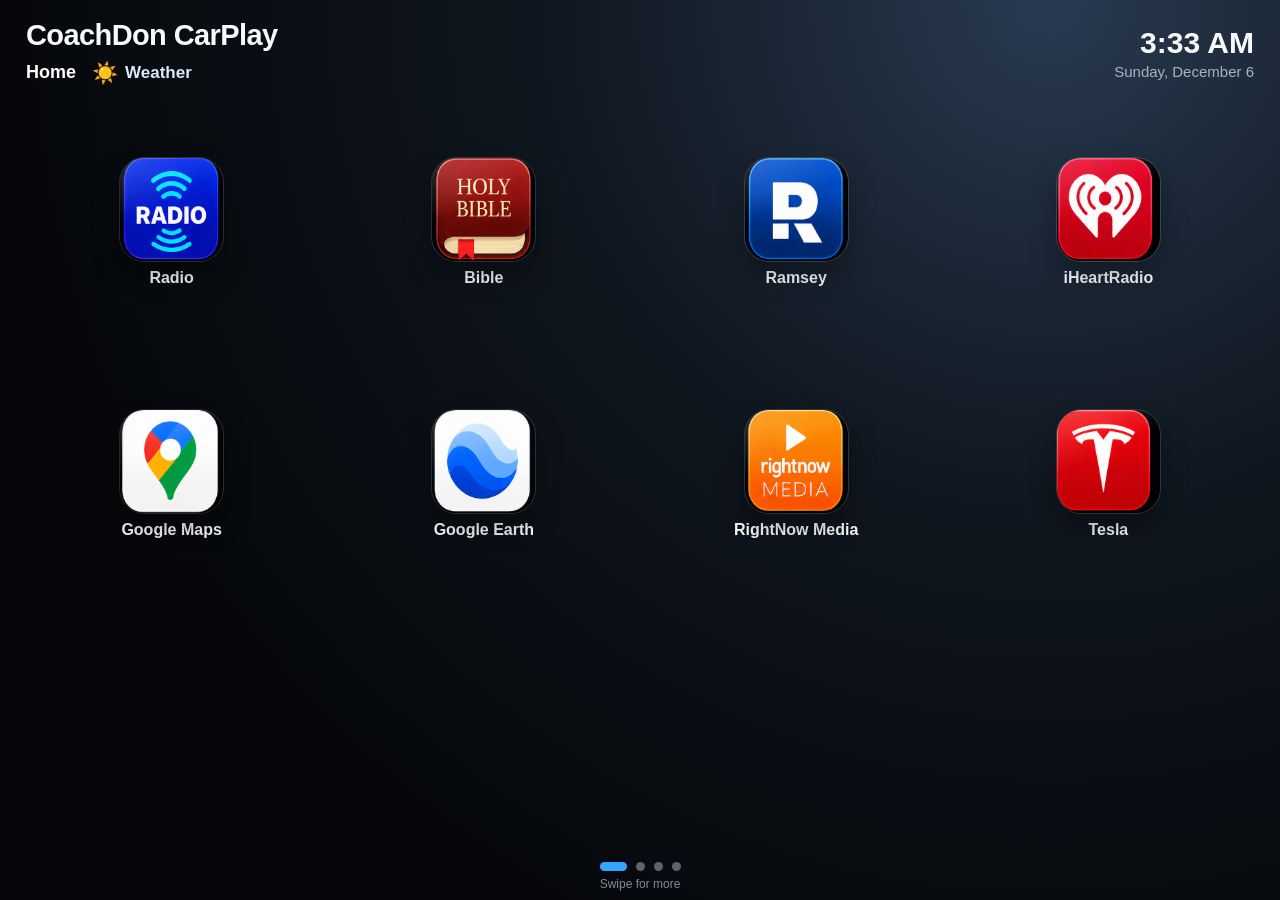
==== commit 53f39ded: "Add files via upload" ====
--- a/index.html
+++ b/index.html
@@ -1,27 +1,245 @@
 <!doctype html>
-<html lang="en"><head>
-<meta charset="utf-8"><meta name="viewport" content="width=device-width,initial-scale=1,maximum-scale=1,user-scalable=no">
-<meta name="theme-color" content="#05070a"><title>CoachDon CarPlay</title>
+<html lang="en">
+<head>
+<meta charset="utf-8">
+<meta name="viewport" content="width=device-width,initial-scale=1,maximum-scale=1,user-scalable=no">
+<meta name="theme-color" content="#05070a">
+<title>CoachDon CarPlay</title>
+<link rel="stylesheet" href="style.css?v=11.0.0">
 <style>
-*{box-sizing:border-box}html,body{height:100%;margin:0;overflow:hidden;font-family:-apple-system,BlinkMacSystemFont,"Segoe UI",Arial,sans-serif;color:#fff;background:#05070a}
-body{background:radial-gradient(circle at 82% 0,#293a51 0,#101720 36%,#05070a 76%)}
-.shell{height:100%;display:flex;flex-direction:column;padding:14px 18px 9px}.top{min-height:86px;display:flex;justify-content:space-between;align-items:center;padding:3px 8px 12px}
-.title{font-size:29px;font-weight:800}.sub{font-size:18px;margin-top:7px}.time{text-align:right;font-size:30px;font-weight:800}.date{font-size:15px;color:#a9b4c1;margin-top:3px}
-.grid{flex:1;display:grid;grid-template-columns:repeat(4,1fr);grid-template-rows:repeat(3,1fr);gap:13px;padding:2px 4px 7px}
-.app{color:#fff;text-decoration:none;display:flex;flex-direction:column;align-items:center;justify-content:center}.icon{width:min(11.2vw,105px);height:min(11.2vw,105px);min-width:76px;min-height:76px;border-radius:24%;overflow:hidden;display:grid;place-items:center;background:#147fd0;box-shadow:0 13px 27px #0007}.icon img{width:100%;height:100%;object-fit:cover}.radio{font-size:48px}.label{font-size:16px;font-weight:700;margin-top:7px}
-.empty{visibility:hidden}@media(max-width:850px){.shell{padding:9px}.top{min-height:72px}.title{font-size:22px}.time{font-size:24px}.grid{gap:8px}.label{font-size:13px}.icon{min-width:62px;min-height:62px}}
-</style></head><body>
-<div class="shell"><header class="top"><div><div class="title">CoachDon CarPlay</div><div class="sub">Home · ☀️ Weather</div></div><div><div id="time" class="time">--:--</div><div id="date" class="date"></div></div></header>
-<main class="grid">
-<a class="app" href="radio.html"><div class="icon radio">♫</div><div class="label">Radio</div></a>
-<a class="app" href="https://www.bible.com/"><div class="icon"><img src="bible.png"></div><div class="label">Bible</div></a>
-<a class="app" href="https://www.ramseysolutions.com/"><div class="icon"><img src="ramsey.png"></div><div class="label">Ramsey</div></a>
-<a class="app" href="https://www.iheart.com/"><div class="icon"><img src="iheart.png"></div><div class="label">iHeartRadio</div></a>
-<a class="app" href="https://maps.google.com/"><div class="icon"><img src="maps.png"></div><div class="label">Google Maps</div></a>
-<a class="app" href="https://earth.google.com/web/"><div class="icon"><img src="earth.png"></div><div class="label">Google Earth</div></a>
-<a class="app" href="https://www.rightnowmedia.org/"><div class="icon"><img src="rightnow-media.png"></div><div class="label">RightNow Media</div></a>
-<a class="app" href="https://www.tesla.com/"><div class="icon"><img src="tesla.png"></div><div class="label">Tesla</div></a>
-<div class="empty"></div><div class="empty"></div><div class="empty"></div><div class="empty"></div>
-</main></div>
-<script>function tick(){const n=new Date();time.textContent=n.toLocaleTimeString([],{hour:"numeric",minute:"2-digit"});date.textContent=n.toLocaleDateString([],{weekday:"long",month:"long",day:"numeric"})}tick();setInterval(tick,30000)</script>
-</body></html>+.icon img{width:100%;height:100%;object-fit:cover;display:block}
+.page-spacer{visibility:hidden}
+</style>
+</head>
+<body>
+<div class="shell">
+  <header class="top">
+    <div class="header-left">
+      <div class="greeting">CoachDon CarPlay</div>
+      <div class="page-row">
+        <div id="pageName" class="page-name">Home</div>
+        <a class="weather-glance" href="https://weather.com/weather/today/l/Frankfort+KY" target="_blank" rel="noopener">
+          <span id="wxIcon" class="wxicon">☀️</span>
+          <span id="wxText">Weather</span>
+        </a>
+      </div>
+    </div>
+    <div class="datetime">
+      <div id="time" class="time">--:--</div>
+      <div id="date" class="date"></div>
+    </div>
+  </header>
+
+  <main id="carousel" class="carousel" aria-label="CoachDon pages">
+
+    <!-- HOME -->
+    <section class="page" data-page-name="Home">
+      <a class="app" href="radio.html">
+        <div class="icon"><img src="radio.png" alt=""></div>
+        <div class="label">Radio</div>
+      </a>
+      <a class="app" href="https://www.bible.com/" target="_blank" rel="noopener">
+        <div class="icon"><img src="bible.png" alt=""></div>
+        <div class="label">Bible</div>
+      </a>
+      <a class="app" href="https://www.ramseysolutions.com/" target="_blank" rel="noopener">
+        <div class="icon"><img src="ramsey.png" alt=""></div>
+        <div class="label">Ramsey</div>
+      </a>
+      <a class="app" href="https://www.iheart.com/" target="_blank" rel="noopener">
+        <div class="icon"><img src="iheart.png" alt=""></div>
+        <div class="label">iHeartRadio</div>
+      </a>
+
+      <a class="app" href="https://maps.google.com/" target="_blank" rel="noopener">
+        <div class="icon"><img src="maps.png" alt=""></div>
+        <div class="label">Google Maps</div>
+      </a>
+      <a class="app" href="https://earth.google.com/web/" target="_blank" rel="noopener">
+        <div class="icon"><img src="earth.png" alt=""></div>
+        <div class="label">Google Earth</div>
+      </a>
+      <a class="app" href="https://www.rightnowmedia.org/" target="_blank" rel="noopener">
+        <div class="icon"><img src="rightnow-media.png" alt=""></div>
+        <div class="label">RightNow Media</div>
+      </a>
+      <a class="app" href="https://www.tesla.com/" target="_blank" rel="noopener">
+        <div class="icon"><img src="tesla.png" alt=""></div>
+        <div class="label">Tesla</div>
+      </a>
+
+      <div class="page-spacer"></div><div class="page-spacer"></div>
+      <div class="page-spacer"></div><div class="page-spacer"></div>
+    </section>
+
+    <!-- RESTAURANTS -->
+    <section class="page" data-page-name="Restaurants">
+      <a class="app" href="https://www.chick-fil-a.com/locations" target="_blank" rel="noopener">
+        <div class="icon"><img src="chickfila.png" alt=""></div><div class="label">Chick-fil-A</div>
+      </a>
+      <a class="app" href="https://www.culvers.com/stories/food-cravings" target="_blank" rel="noopener">
+        <div class="icon"><img src="culvers.png" alt=""></div><div class="label">Culver's</div>
+      </a>
+      <a class="app" href="https://www.wawa.com/" target="_blank" rel="noopener">
+        <div class="icon"><img src="wawa.png" alt=""></div><div class="label">Wawa</div>
+      </a>
+      <a class="app" href="https://www.jerseymikes.com/" target="_blank" rel="noopener">
+        <div class="icon"><img src="jerseymikes.png" alt=""></div><div class="label">Jersey Mike's</div>
+      </a>
+
+      <a class="app" href="https://www.tropicalsmoothiecafe.com/" target="_blank" rel="noopener">
+        <div class="icon"><img src="tropical.png" alt=""></div><div class="label">Tropical Smoothie</div>
+      </a>
+      <a class="app" href="https://www.mcdonalds.com/" target="_blank" rel="noopener">
+        <div class="icon"><img src="mcdonalds.png" alt=""></div><div class="label">McDonald's</div>
+      </a>
+      <a class="app" href="https://www.starbucks.com/store-locator" target="_blank" rel="noopener">
+        <div class="icon"><img src="starbucks.png" alt=""></div><div class="label">Starbucks</div>
+      </a>
+      <div class="page-spacer"></div>
+
+      <div class="page-spacer"></div><div class="page-spacer"></div>
+      <div class="page-spacer"></div><div class="page-spacer"></div>
+    </section>
+
+    <!-- ENTERTAINMENT -->
+    <section class="page" data-page-name="Entertainment">
+      <a class="app" href="https://www.disneyplus.com/" target="_blank" rel="noopener">
+        <div class="icon"><img src="disney.png" alt=""></div><div class="label">Disney+</div>
+      </a>
+      <a class="app" href="https://www.netflix.com/" target="_blank" rel="noopener">
+        <div class="icon"><img src="netflix.png" alt=""></div><div class="label">Netflix</div>
+      </a>
+      <a class="app" href="https://www.amazon.com/gp/video/storefront" target="_blank" rel="noopener">
+        <div class="icon"><img src="prime.png" alt=""></div><div class="label">Prime Video</div>
+      </a>
+      <a class="app" href="https://www.youtube.com/" target="_blank" rel="noopener">
+        <div class="icon"><img src="youtube.png" alt=""></div><div class="label">YouTube</div>
+      </a>
+
+      <a class="app" href="https://dparkradio.com/" target="_blank" rel="noopener">
+        <div class="icon"><img src="dpark-radio.png" alt=""></div><div class="label">DParkRadio</div>
+      </a>
+      <a class="app" href="https://srsounds.com/" target="_blank" rel="noopener">
+        <div class="icon"><img src="sorcerer-radio.png" alt=""></div><div class="label">Sorcerer Radio</div>
+      </a>
+      <a class="app" href="https://www.hoopladigital.com/" target="_blank" rel="noopener">
+        <div class="icon"><img src="hoopla.png" alt=""></div><div class="label">Hoopla</div>
+      </a>
+      <a class="app" href="https://libbyapp.com/" target="_blank" rel="noopener">
+        <div class="icon"><img src="libby.png" alt=""></div><div class="label">Libby</div>
+      </a>
+
+      <div class="page-spacer"></div><div class="page-spacer"></div>
+      <div class="page-spacer"></div><div class="page-spacer"></div>
+    </section>
+
+    <!-- REAL ESTATE -->
+    <section class="page" data-page-name="Real Estate">
+      <a class="app" href="https://imagine.flexmls.com/" target="_blank" rel="noopener">
+        <div class="icon"><img src="flexmls.png" alt=""></div><div class="label">FlexMLS</div>
+      </a>
+      <a class="app" href="https://www.showingtime.com/" target="_blank" rel="noopener">
+        <div class="icon"><img src="showingtime.png" alt=""></div><div class="label">ShowingTime</div>
+      </a>
+      <a class="app" href="https://www.dotloop.com/" target="_blank" rel="noopener">
+        <div class="icon"><img src="dotloop.png" alt=""></div><div class="label">Dotloop</div>
+      </a>
+      <a class="app" href="https://www.forewarn.com/" target="_blank" rel="noopener">
+        <div class="icon"><img src="forewarn.png" alt=""></div><div class="label">Forewarn</div>
+      </a>
+
+      <a class="app" href="https://www.zillow.com/" target="_blank" rel="noopener">
+        <div class="icon"><img src="zillow.png" alt=""></div><div class="label">Zillow</div>
+      </a>
+      <a class="app" href="https://be.exitrealty.com/" target="_blank" rel="noopener">
+        <div class="icon"><img src="exit-connect.png" alt=""></div><div class="label">Exit Connect</div>
+      </a>
+      <div class="page-spacer"></div><div class="page-spacer"></div>
+
+      <div class="page-spacer"></div><div class="page-spacer"></div>
+      <div class="page-spacer"></div><div class="page-spacer"></div>
+    </section>
+  </main>
+
+  <nav id="dots" class="dots" aria-label="Page navigation"></nav>
+  <div class="swipe">Swipe for more</div>
+</div>
+
+<script>
+(() => {
+  "use strict";
+  const carousel = document.getElementById("carousel");
+  const pages = [...document.querySelectorAll(".page")];
+  const pageName = document.getElementById("pageName");
+  const dots = document.getElementById("dots");
+
+  function updateClock() {
+    const now = new Date();
+    document.getElementById("time").textContent =
+      now.toLocaleTimeString([], {hour:"numeric", minute:"2-digit"});
+    document.getElementById("date").textContent =
+      now.toLocaleDateString([], {weekday:"long", month:"long", day:"numeric"});
+  }
+
+  pages.forEach((page, index) => {
+    const dot = document.createElement("button");
+    dot.className = "dot" + (index === 0 ? " active" : "");
+    dot.type = "button";
+    dot.setAttribute("aria-label", `Open ${page.dataset.pageName}`);
+    dot.addEventListener("click", () => page.scrollIntoView({behavior:"smooth", inline:"start"}));
+    dots.appendChild(dot);
+  });
+
+  function currentPage() {
+    return Math.max(0, Math.min(pages.length - 1,
+      Math.round(carousel.scrollLeft / Math.max(1, carousel.clientWidth + 14))));
+  }
+
+  function syncPage() {
+    const index = currentPage();
+    pageName.textContent = pages[index].dataset.pageName;
+    [...dots.children].forEach((dot, i) => dot.classList.toggle("active", i === index));
+  }
+
+  let scrollTimer;
+  carousel.addEventListener("scroll", () => {
+    clearTimeout(scrollTimer);
+    scrollTimer = setTimeout(syncPage, 70);
+  }, {passive:true});
+
+  async function updateWeather() {
+    try {
+      const response = await fetch(
+        "https://api.open-meteo.com/v1/forecast?latitude=38.2004&longitude=-84.8776&current=temperature_2m,weather_code&temperature_unit=fahrenheit",
+        {cache:"no-store"}
+      );
+      const data = await response.json();
+      const current = data.current;
+      if (!current) return;
+
+      const code = Number(current.weather_code);
+      let icon = "☀️";
+      if ([1,2].includes(code)) icon = "🌤️";
+      else if (code === 3) icon = "☁️";
+      else if ([45,48].includes(code)) icon = "🌫️";
+      else if ([51,53,55,56,57,61,63,65,66,67,80,81,82].includes(code)) icon = "🌧️";
+      else if ([71,73,75,77,85,86].includes(code)) icon = "❄️";
+      else if ([95,96,99].includes(code)) icon = "⛈️";
+
+      document.getElementById("wxIcon").textContent = icon;
+      document.getElementById("wxText").textContent =
+        `${Math.round(current.temperature_2m)}° Frankfort`;
+    } catch (error) {
+      console.warn("Weather unavailable:", error);
+    }
+  }
+
+  updateClock();
+  updateWeather();
+  setInterval(updateClock, 30000);
+  setInterval(updateWeather, 15 * 60 * 1000);
+})();
+</script>
+</body>
+</html>
--- a/style.css
+++ b/style.css
@@ -0,0 +1,67 @@
+:root{--bg:#05070a;--text:#f7f9fc;--muted:#a9b4c1;--blue:#138fea}
+*{box-sizing:border-box;-webkit-tap-highlight-color:transparent}
+html,body{height:100%;margin:0;overflow:hidden;font-family:-apple-system,BlinkMacSystemFont,"Segoe UI",Arial,sans-serif;color:var(--text);background:var(--bg)}
+body{background:radial-gradient(circle at 82% 0,#293a51 0,#101720 36%,#05070a 76%)}
+.shell{height:100%;display:flex;flex-direction:column;padding:14px 18px 9px}
+.top{min-height:86px;display:flex;justify-content:space-between;align-items:center;padding:3px 8px 12px;gap:28px}
+.header-left{min-width:0}
+.greeting{font-size:29px;font-weight:770;letter-spacing:-.6px;white-space:nowrap}
+.page-row{display:flex;align-items:center;gap:16px;margin-top:7px;min-height:28px}
+.page-name{font-size:18px;font-weight:760;color:#fff;white-space:nowrap}
+.weather-glance{display:inline-flex;align-items:center;gap:7px;color:#d9eafa;font-size:17px;font-weight:700;text-decoration:none;white-space:nowrap}
+.weather-glance .wxicon{font-size:21px}
+#wxtext{color:var(--muted);font-weight:650}
+.datetime{margin-left:auto;text-align:right;align-self:center;white-space:nowrap}
+.time{font-size:30px;font-weight:780;font-variant-numeric:tabular-nums}
+.date{font-size:15px;color:var(--muted);margin-top:3px}
+
+.carousel{flex:1;display:flex;overflow-x:auto;scroll-snap-type:x mandatory;scroll-behavior:smooth;gap:14px;overscroll-behavior-x:contain}
+.carousel::-webkit-scrollbar{display:none}
+.page{flex:0 0 100%;scroll-snap-align:start;display:grid;grid-template-columns:repeat(4,minmax(0,1fr));grid-template-rows:repeat(3,minmax(0,1fr));gap:13px;padding:2px 4px 7px;align-content:center}
+.app{min-width:0;text-decoration:none;color:var(--text);display:flex;flex-direction:column;align-items:center;justify-content:center;border:0;background:none;font:inherit;cursor:pointer}
+.icon{width:min(11.2vw,105px);height:min(11.2vw,105px);min-width:76px;min-height:76px;border-radius:24%;display:grid;place-items:center;box-shadow:inset 0 1px 0 rgba(255,255,255,.24),0 13px 27px rgba(0,0,0,.34);border:1px solid rgba(255,255,255,.13);overflow:hidden;position:relative}
+.icon:after{content:"";position:absolute;inset:0;background:linear-gradient(155deg,rgba(255,255,255,.18),transparent 43%);pointer-events:none}
+.app:active .icon{transform:scale(.955)}
+.label{font-size:16px;font-weight:680;margin-top:7px;text-align:center;white-space:nowrap;overflow:hidden;text-overflow:ellipsis;width:100%}
+
+/* Launcher icons */
+.nav{font-size:min(4.7vw,46px)}
+.radio{background:linear-gradient(145deg,#1ba1ff,#075fa4)}
+.food{background:linear-gradient(145deg,#f15a50,#a3262f)}
+.realestate{background:linear-gradient(145deg,#4fc777,#1e7b45);font-size:54px;font-weight:800}
+.favorites{background:linear-gradient(145deg,#e9bb51,#9c6515)}
+
+/* Brand tiles */
+.brand{font-weight:800;letter-spacing:-.4px}
+.cfa{background:#e51636}.brand-script{font:italic 800 58px Georgia;color:#fff}
+.culvers{background:#005696}.culvers .brand-word{font:italic 800 21px Georgia;color:#fff}
+.wawa{background:#f5d328}.bird{font:italic 900 25px Arial;color:#c62033}
+.jersey{background:#d71920}.brand-word.two{font:800 19px/1 Arial;color:#fff;text-transform:uppercase}
+.tropical{background:linear-gradient(145deg,#78bf43,#0b8a63)}.palm{font:900 28px Arial;color:#fff}
+.mcd{background:#da291c}.arches{font:900 64px Arial;color:#ffbc0d;transform:scaleX(1.25)}
+.starbucks{background:#00754a}.brand-round{width:72%;height:72%;border:4px solid #fff;border-radius:50%;display:grid;place-items:center;color:#fff;font-size:30px}
+
+.flex{background:linear-gradient(145deg,#34a8cf,#1673a2)}
+.flex-mark{font:800 27px Arial;color:#fff;letter-spacing:-1.5px}.flex-mark span{font-weight:500}
+.showing{background:linear-gradient(145deg,#2f80c3,#164e86)}
+.showing-mark{font:650 20px/1 Arial;color:#fff;text-align:left}.showing-mark b{font-size:25px}
+.dotloop{background:#fff}.loop-mark{font:700 24px Arial;color:#2c9fd6;letter-spacing:-1.4px}
+.forewarn{background:linear-gradient(145deg,#f39b2f,#c95a17)}.fw-mark{font:900 34px Arial;color:#fff;letter-spacing:-2px;border:3px solid #fff;border-radius:12px;padding:8px 6px}
+.zillow{background:#006aff}.z-mark{font:italic 900 58px Georgia;color:#fff}
+.exit{background:#fff}.exit-mark{font:900 31px Arial;color:#d71920;border-top:6px solid #1976b9;border-bottom:6px solid #1976b9;padding:4px 0;letter-spacing:-1px}
+
+.empty-note{grid-column:1/-1;align-self:center;justify-self:center;text-align:center;color:var(--muted);font-size:22px;line-height:1.45;max-width:620px}
+.dots{height:25px;display:flex;justify-content:center;align-items:center;gap:9px}
+.dot{width:9px;height:9px;border:0;border-radius:99px;background:#596472;padding:0}
+.dot.active{width:27px;background:#31a7ff}
+.swipe{text-align:center;color:#7e8b99;font-size:12px;margin-top:-2px}
+
+@media(max-width:850px){
+ .shell{padding:9px 11px 6px}.top{min-height:72px;padding-bottom:8px}.greeting{font-size:22px}
+ .page-row{gap:10px;margin-top:4px}.page-name{font-size:15px}.weather-glance{font-size:14px}.weather-glance .wxicon{font-size:18px}
+ .time{font-size:24px}.date{font-size:12px}.page{gap:8px}.label{font-size:13px}.icon{min-width:62px;min-height:62px}
+ .flex-mark{font-size:22px}.showing-mark{font-size:16px}.showing-mark b{font-size:20px}.loop-mark{font-size:19px}.exit-mark{font-size:24px}
+}
+@media(max-width:620px){
+ #wxtext,.date{display:none}.greeting{font-size:18px}.top{gap:12px}.time{font-size:21px}.page-row{gap:8px}
+}
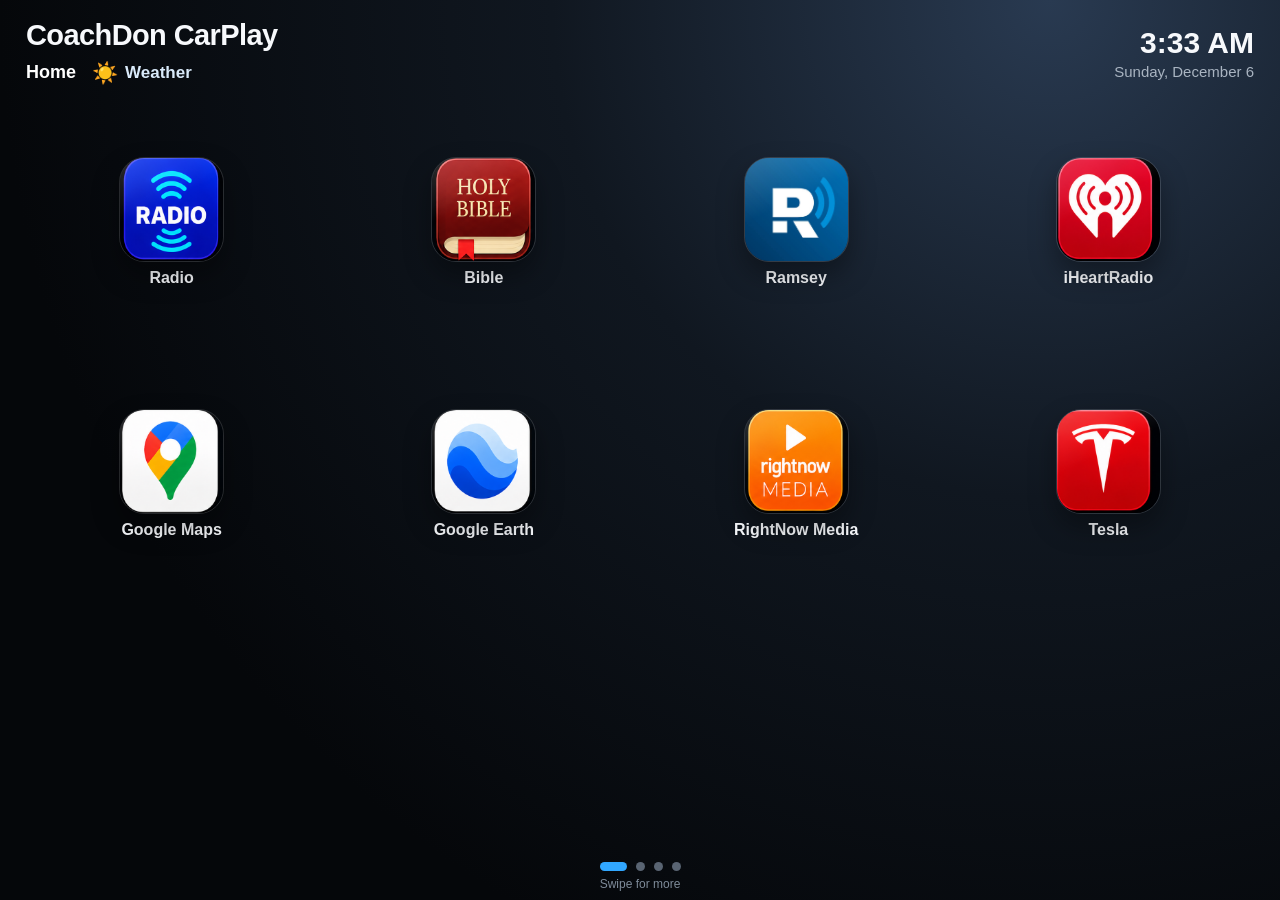
==== commit 23a90474: "Rename index(32).html to index.html" ====
--- a/index.html
+++ b/index.html
@@ -43,7 +43,7 @@
         <div class="label">Bible</div>
       </a>
       <a class="app" href="https://www.ramseysolutions.com/" target="_blank" rel="noopener">
-        <div class="icon"><img src="ramsey.png" alt=""></div>
+        <div class="icon"><img src="ramsey-new.png" alt=""></div>
         <div class="label">Ramsey</div>
       </a>
       <a class="app" href="https://www.iheart.com/" target="_blank" rel="noopener">
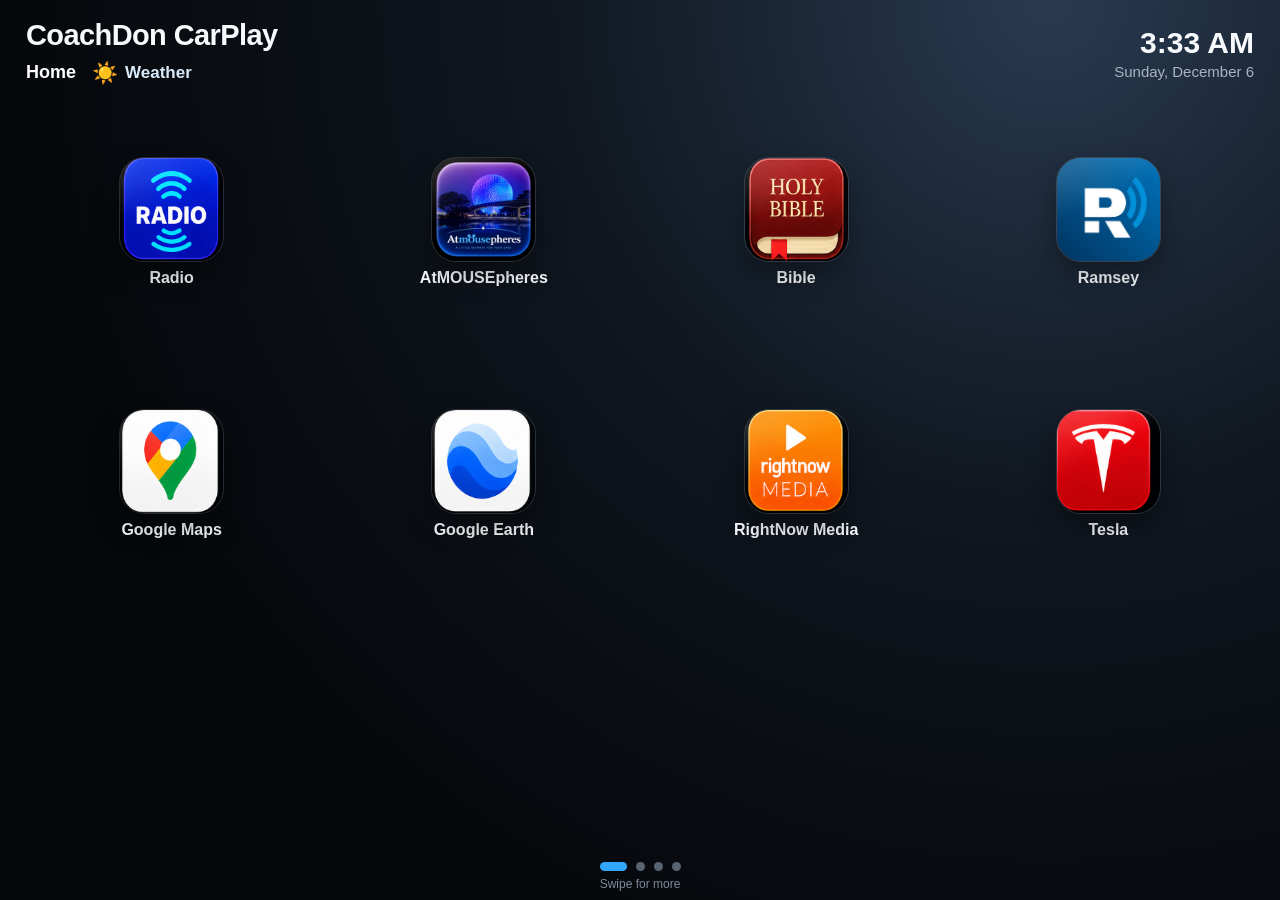
==== commit fdd49472: "Add files via upload" ====
--- a/index.html
+++ b/index.html
@@ -5,7 +5,7 @@
 <meta name="viewport" content="width=device-width,initial-scale=1,maximum-scale=1,user-scalable=no">
 <meta name="theme-color" content="#05070a">
 <title>CoachDon CarPlay</title>
-<link rel="stylesheet" href="style.css?v=11.0.0">
+<link rel="stylesheet" href="style.css?v=11.1.0">
 <style>
 .icon img{width:100%;height:100%;object-fit:cover;display:block}
 .page-spacer{visibility:hidden}
@@ -35,20 +35,20 @@
     <!-- HOME -->
     <section class="page" data-page-name="Home">
       <a class="app" href="radio.html">
-        <div class="icon"><img src="radio.png" alt=""></div>
+        <div class="icon"><img src="radio.png" alt="Radio"></div>
         <div class="label">Radio</div>
       </a>
+      <a class="app" href="atmousepheres.html">
+        <div class="icon"><img src="atmousepheres-icon.png" alt="AtMOUSEpheres"></div>
+        <div class="label">AtMOUSEpheres</div>
+      </a>
       <a class="app" href="https://www.bible.com/" target="_blank" rel="noopener">
-        <div class="icon"><img src="bible.png" alt=""></div>
+        <div class="icon"><img src="bible.png" alt="Bible"></div>
         <div class="label">Bible</div>
       </a>
       <a class="app" href="https://www.ramseysolutions.com/" target="_blank" rel="noopener">
-        <div class="icon"><img src="ramsey-new.png" alt=""></div>
+        <div class="icon"><img src="ramsey-new.png" alt="Ramsey"></div>
         <div class="label">Ramsey</div>
-      </a>
-      <a class="app" href="https://www.iheart.com/" target="_blank" rel="noopener">
-        <div class="icon"><img src="iheart.png" alt=""></div>
-        <div class="label">iHeartRadio</div>
       </a>
 
       <a class="app" href="https://maps.google.com/" target="_blank" rel="noopener">
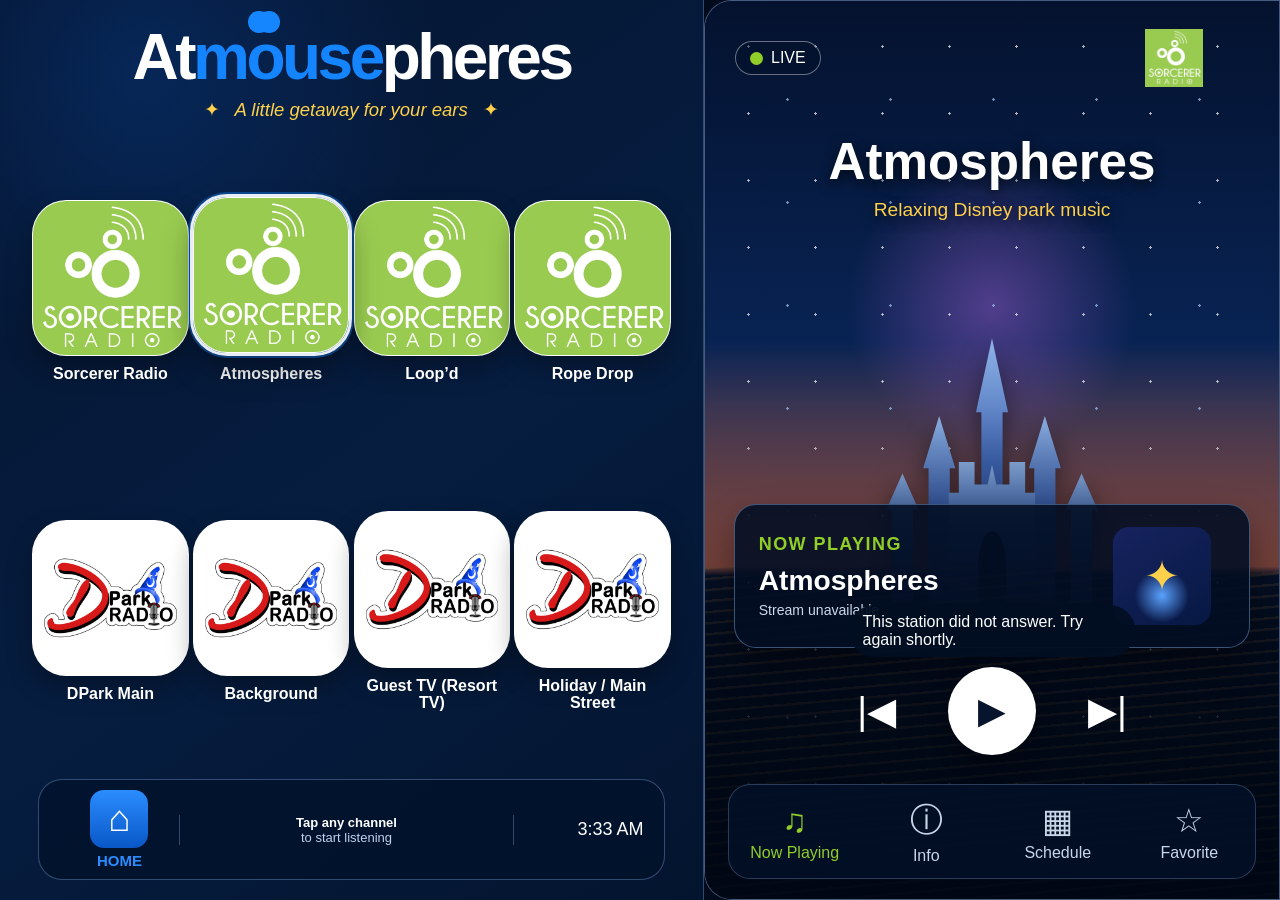
==== commit 56185cb6: "Add files via upload" ====
--- a/index.html
+++ b/index.html
@@ -1,245 +1,87 @@
 <!doctype html>
 <html lang="en">
 <head>
-<meta charset="utf-8">
-<meta name="viewport" content="width=device-width,initial-scale=1,maximum-scale=1,user-scalable=no">
-<meta name="theme-color" content="#05070a">
-<title>CoachDon CarPlay</title>
-<link rel="stylesheet" href="style.css?v=11.1.0">
-<style>
-.icon img{width:100%;height:100%;object-fit:cover;display:block}
-.page-spacer{visibility:hidden}
-</style>
+  <meta charset="utf-8">
+  <meta name="viewport" content="width=device-width, initial-scale=1, viewport-fit=cover">
+  <meta name="theme-color" content="#03142e">
+  <title>AtMOUSEpheres</title>
+  <link rel="stylesheet" href="styles.css?v=1.0.0">
 </head>
 <body>
-<div class="shell">
-  <header class="top">
-    <div class="header-left">
-      <div class="greeting">CoachDon CarPlay</div>
-      <div class="page-row">
-        <div id="pageName" class="page-name">Home</div>
-        <a class="weather-glance" href="https://weather.com/weather/today/l/Frankfort+KY" target="_blank" rel="noopener">
-          <span id="wxIcon" class="wxicon">☀️</span>
-          <span id="wxText">Weather</span>
+  <main class="app-shell">
+    <section class="launcher-panel" aria-label="Disney radio channels">
+      <header class="brand-lockup">
+        <h1><span>At</span><strong>m<span class="mouse-o">o</span>use</strong><span>pheres</span></h1>
+        <p><i>✦</i> A little getaway for your ears <i>✦</i></p>
+      </header>
+
+      <div class="station-grid" id="stationGrid"></div>
+
+      <footer class="left-footer">
+        <a class="home-button" href="index.html" aria-label="Home">
+          <span aria-hidden="true">⌂</span>
+          <small>HOME</small>
         </a>
-      </div>
-    </div>
-    <div class="datetime">
-      <div id="time" class="time">--:--</div>
-      <div id="date" class="date"></div>
-    </div>
-  </header>
-
-  <main id="carousel" class="carousel" aria-label="CoachDon pages">
-
-    <!-- HOME -->
-    <section class="page" data-page-name="Home">
-      <a class="app" href="radio.html">
-        <div class="icon"><img src="radio.png" alt="Radio"></div>
-        <div class="label">Radio</div>
-      </a>
-      <a class="app" href="atmousepheres.html">
-        <div class="icon"><img src="atmousepheres-icon.png" alt="AtMOUSEpheres"></div>
-        <div class="label">AtMOUSEpheres</div>
-      </a>
-      <a class="app" href="https://www.bible.com/" target="_blank" rel="noopener">
-        <div class="icon"><img src="bible.png" alt="Bible"></div>
-        <div class="label">Bible</div>
-      </a>
-      <a class="app" href="https://www.ramseysolutions.com/" target="_blank" rel="noopener">
-        <div class="icon"><img src="ramsey-new.png" alt="Ramsey"></div>
-        <div class="label">Ramsey</div>
-      </a>
-
-      <a class="app" href="https://maps.google.com/" target="_blank" rel="noopener">
-        <div class="icon"><img src="maps.png" alt=""></div>
-        <div class="label">Google Maps</div>
-      </a>
-      <a class="app" href="https://earth.google.com/web/" target="_blank" rel="noopener">
-        <div class="icon"><img src="earth.png" alt=""></div>
-        <div class="label">Google Earth</div>
-      </a>
-      <a class="app" href="https://www.rightnowmedia.org/" target="_blank" rel="noopener">
-        <div class="icon"><img src="rightnow-media.png" alt=""></div>
-        <div class="label">RightNow Media</div>
-      </a>
-      <a class="app" href="https://www.tesla.com/" target="_blank" rel="noopener">
-        <div class="icon"><img src="tesla.png" alt=""></div>
-        <div class="label">Tesla</div>
-      </a>
-
-      <div class="page-spacer"></div><div class="page-spacer"></div>
-      <div class="page-spacer"></div><div class="page-spacer"></div>
+        <div class="footer-message">
+          <strong>Tap any channel</strong>
+          <span>to start listening</span>
+        </div>
+        <time id="clock">--:--</time>
+      </footer>
     </section>
 
-    <!-- RESTAURANTS -->
-    <section class="page" data-page-name="Restaurants">
-      <a class="app" href="https://www.chick-fil-a.com/locations" target="_blank" rel="noopener">
-        <div class="icon"><img src="chickfila.png" alt=""></div><div class="label">Chick-fil-A</div>
-      </a>
-      <a class="app" href="https://www.culvers.com/stories/food-cravings" target="_blank" rel="noopener">
-        <div class="icon"><img src="culvers.png" alt=""></div><div class="label">Culver's</div>
-      </a>
-      <a class="app" href="https://www.wawa.com/" target="_blank" rel="noopener">
-        <div class="icon"><img src="wawa.png" alt=""></div><div class="label">Wawa</div>
-      </a>
-      <a class="app" href="https://www.jerseymikes.com/" target="_blank" rel="noopener">
-        <div class="icon"><img src="jerseymikes.png" alt=""></div><div class="label">Jersey Mike's</div>
-      </a>
+    <section class="player-panel" aria-label="Now playing">
+      <div class="scene scene-atmospheres" id="scene">
+        <div class="stars"></div>
+        <div class="castle" aria-hidden="true">
+          <span class="tower t1"></span>
+          <span class="tower t2"></span>
+          <span class="tower t3"></span>
+          <span class="tower t4"></span>
+          <span class="tower t5"></span>
+          <span class="keep"></span>
+          <span class="arch"></span>
+        </div>
+        <div class="reflection"></div>
+      </div>
 
-      <a class="app" href="https://www.tropicalsmoothiecafe.com/" target="_blank" rel="noopener">
-        <div class="icon"><img src="tropical.png" alt=""></div><div class="label">Tropical Smoothie</div>
-      </a>
-      <a class="app" href="https://www.mcdonalds.com/" target="_blank" rel="noopener">
-        <div class="icon"><img src="mcdonalds.png" alt=""></div><div class="label">McDonald's</div>
-      </a>
-      <a class="app" href="https://www.starbucks.com/store-locator" target="_blank" rel="noopener">
-        <div class="icon"><img src="starbucks.png" alt=""></div><div class="label">Starbucks</div>
-      </a>
-      <div class="page-spacer"></div>
+      <header class="player-header">
+        <span class="live-pill"><b></b> LIVE</span>
+        <img id="networkLogo" src="sorcerer-radio-icon.png" alt="Sorcerer Radio">
+      </header>
 
-      <div class="page-spacer"></div><div class="page-spacer"></div>
-      <div class="page-spacer"></div><div class="page-spacer"></div>
-    </section>
+      <div class="station-heading">
+        <h2 id="stationTitle">Atmospheres</h2>
+        <p id="stationDescription">Relaxing Disney park music</p>
+      </div>
 
-    <!-- ENTERTAINMENT -->
-    <section class="page" data-page-name="Entertainment">
-      <a class="app" href="https://www.disneyplus.com/" target="_blank" rel="noopener">
-        <div class="icon"><img src="disney.png" alt=""></div><div class="label">Disney+</div>
-      </a>
-      <a class="app" href="https://www.netflix.com/" target="_blank" rel="noopener">
-        <div class="icon"><img src="netflix.png" alt=""></div><div class="label">Netflix</div>
-      </a>
-      <a class="app" href="https://www.amazon.com/gp/video/storefront" target="_blank" rel="noopener">
-        <div class="icon"><img src="prime.png" alt=""></div><div class="label">Prime Video</div>
-      </a>
-      <a class="app" href="https://www.youtube.com/" target="_blank" rel="noopener">
-        <div class="icon"><img src="youtube.png" alt=""></div><div class="label">YouTube</div>
-      </a>
+      <section class="now-playing-card">
+        <div>
+          <span class="eyebrow">NOW PLAYING</span>
+          <strong id="trackTitle">Live radio stream</strong>
+          <small id="trackSubtitle">Tap Play to begin</small>
+        </div>
+        <div class="album-art" aria-hidden="true">✦</div>
+      </section>
 
-      <a class="app" href="https://dparkradio.com/" target="_blank" rel="noopener">
-        <div class="icon"><img src="dpark-radio.png" alt=""></div><div class="label">DParkRadio</div>
-      </a>
-      <a class="app" href="https://srsounds.com/" target="_blank" rel="noopener">
-        <div class="icon"><img src="sorcerer-radio.png" alt=""></div><div class="label">Sorcerer Radio</div>
-      </a>
-      <a class="app" href="https://www.hoopladigital.com/" target="_blank" rel="noopener">
-        <div class="icon"><img src="hoopla.png" alt=""></div><div class="label">Hoopla</div>
-      </a>
-      <a class="app" href="https://libbyapp.com/" target="_blank" rel="noopener">
-        <div class="icon"><img src="libby.png" alt=""></div><div class="label">Libby</div>
-      </a>
+      <div class="transport">
+        <button id="previousButton" type="button" aria-label="Previous station">|◀</button>
+        <button id="playButton" class="play-button" type="button" aria-label="Play">▶</button>
+        <button id="nextButton" type="button" aria-label="Next station">▶|</button>
+      </div>
 
-      <div class="page-spacer"></div><div class="page-spacer"></div>
-      <div class="page-spacer"></div><div class="page-spacer"></div>
-    </section>
+      <nav class="player-tabs" aria-label="Player options">
+        <button class="active" type="button"><span>♫</span>Now Playing</button>
+        <button type="button"><span>ⓘ</span>Info</button>
+        <button type="button"><span>▦</span>Schedule</button>
+        <button type="button"><span>☆</span>Favorite</button>
+      </nav>
 
-    <!-- REAL ESTATE -->
-    <section class="page" data-page-name="Real Estate">
-      <a class="app" href="https://imagine.flexmls.com/" target="_blank" rel="noopener">
-        <div class="icon"><img src="flexmls.png" alt=""></div><div class="label">FlexMLS</div>
-      </a>
-      <a class="app" href="https://www.showingtime.com/" target="_blank" rel="noopener">
-        <div class="icon"><img src="showingtime.png" alt=""></div><div class="label">ShowingTime</div>
-      </a>
-      <a class="app" href="https://www.dotloop.com/" target="_blank" rel="noopener">
-        <div class="icon"><img src="dotloop.png" alt=""></div><div class="label">Dotloop</div>
-      </a>
-      <a class="app" href="https://www.forewarn.com/" target="_blank" rel="noopener">
-        <div class="icon"><img src="forewarn.png" alt=""></div><div class="label">Forewarn</div>
-      </a>
-
-      <a class="app" href="https://www.zillow.com/" target="_blank" rel="noopener">
-        <div class="icon"><img src="zillow.png" alt=""></div><div class="label">Zillow</div>
-      </a>
-      <a class="app" href="https://be.exitrealty.com/" target="_blank" rel="noopener">
-        <div class="icon"><img src="exit-connect.png" alt=""></div><div class="label">Exit Connect</div>
-      </a>
-      <div class="page-spacer"></div><div class="page-spacer"></div>
-
-      <div class="page-spacer"></div><div class="page-spacer"></div>
-      <div class="page-spacer"></div><div class="page-spacer"></div>
+      <div id="statusMessage" class="status-message" aria-live="polite"></div>
+      <audio id="audioPlayer" preload="none"></audio>
     </section>
   </main>
 
-  <nav id="dots" class="dots" aria-label="Page navigation"></nav>
-  <div class="swipe">Swipe for more</div>
-</div>
-
-<script>
-(() => {
-  "use strict";
-  const carousel = document.getElementById("carousel");
-  const pages = [...document.querySelectorAll(".page")];
-  const pageName = document.getElementById("pageName");
-  const dots = document.getElementById("dots");
-
-  function updateClock() {
-    const now = new Date();
-    document.getElementById("time").textContent =
-      now.toLocaleTimeString([], {hour:"numeric", minute:"2-digit"});
-    document.getElementById("date").textContent =
-      now.toLocaleDateString([], {weekday:"long", month:"long", day:"numeric"});
-  }
-
-  pages.forEach((page, index) => {
-    const dot = document.createElement("button");
-    dot.className = "dot" + (index === 0 ? " active" : "");
-    dot.type = "button";
-    dot.setAttribute("aria-label", `Open ${page.dataset.pageName}`);
-    dot.addEventListener("click", () => page.scrollIntoView({behavior:"smooth", inline:"start"}));
-    dots.appendChild(dot);
-  });
-
-  function currentPage() {
-    return Math.max(0, Math.min(pages.length - 1,
-      Math.round(carousel.scrollLeft / Math.max(1, carousel.clientWidth + 14))));
-  }
-
-  function syncPage() {
-    const index = currentPage();
-    pageName.textContent = pages[index].dataset.pageName;
-    [...dots.children].forEach((dot, i) => dot.classList.toggle("active", i === index));
-  }
-
-  let scrollTimer;
-  carousel.addEventListener("scroll", () => {
-    clearTimeout(scrollTimer);
-    scrollTimer = setTimeout(syncPage, 70);
-  }, {passive:true});
-
-  async function updateWeather() {
-    try {
-      const response = await fetch(
-        "https://api.open-meteo.com/v1/forecast?latitude=38.2004&longitude=-84.8776&current=temperature_2m,weather_code&temperature_unit=fahrenheit",
-        {cache:"no-store"}
-      );
-      const data = await response.json();
-      const current = data.current;
-      if (!current) return;
-
-      const code = Number(current.weather_code);
-      let icon = "☀️";
-      if ([1,2].includes(code)) icon = "🌤️";
-      else if (code === 3) icon = "☁️";
-      else if ([45,48].includes(code)) icon = "🌫️";
-      else if ([51,53,55,56,57,61,63,65,66,67,80,81,82].includes(code)) icon = "🌧️";
-      else if ([71,73,75,77,85,86].includes(code)) icon = "❄️";
-      else if ([95,96,99].includes(code)) icon = "⛈️";
-
-      document.getElementById("wxIcon").textContent = icon;
-      document.getElementById("wxText").textContent =
-        `${Math.round(current.temperature_2m)}° Frankfort`;
-    } catch (error) {
-      console.warn("Weather unavailable:", error);
-    }
-  }
-
-  updateClock();
-  updateWeather();
-  setInterval(updateClock, 30000);
-  setInterval(updateWeather, 15 * 60 * 1000);
-})();
-</script>
+  <script src="app.js?v=1.0.0"></script>
 </body>
 </html>
--- a/styles.css
+++ b/styles.css
@@ -0,0 +1,163 @@
+*{box-sizing:border-box}
+:root{
+  --navy:#03142e;
+  --navy-2:#061f46;
+  --navy-3:#0b2d63;
+  --blue:#1686ff;
+  --lime:#91cf28;
+  --gold:#ffd04a;
+  --white:#fff;
+  --muted:#bed2ee;
+}
+html,body{margin:0;min-height:100%;background:#020b1b;color:#fff}
+body{font-family:-apple-system,BlinkMacSystemFont,"Segoe UI",Arial,sans-serif;overflow:hidden}
+button,a{-webkit-tap-highlight-color:transparent}
+button{font:inherit}
+.app-shell{display:grid;grid-template-columns:55% 45%;width:100vw;height:100vh;min-height:620px;background:#020b1b}
+.launcher-panel,.player-panel{position:relative;min-width:0;overflow:hidden}
+.launcher-panel{
+  display:flex;flex-direction:column;
+  padding:3vh 3vw 2.2vh;
+  background:
+    radial-gradient(circle at 20% 8%,rgba(17,116,255,.18),transparent 30%),
+    linear-gradient(145deg,#04142f 0%,#061d40 54%,#03142e 100%);
+  border-right:1px solid rgba(181,210,255,.26)
+}
+.brand-lockup{text-align:center;flex:0 0 auto}
+.brand-lockup h1{margin:0;font-size:clamp(40px,5vw,82px);line-height:.95;letter-spacing:-.055em;font-weight:700}
+.brand-lockup h1>span{color:#fff}
+.brand-lockup h1 strong{color:#1584ff}
+.mouse-o{position:relative;display:inline-block}
+.mouse-o::before,.mouse-o::after{content:"";position:absolute;width:.34em;height:.34em;border-radius:50%;background:#1686ff;top:-.25em}
+.mouse-o::before{left:.03em}.mouse-o::after{right:.03em}
+.brand-lockup p{margin:1.2vh 0 2.1vh;color:var(--gold);font-size:clamp(15px,1.45vw,26px);font-style:italic}
+.brand-lockup i{font-style:normal;margin:0 .55em}
+.station-grid{
+  display:grid;grid-template-columns:repeat(4,minmax(0,1fr));
+  grid-template-rows:repeat(2,minmax(0,1fr));
+  gap:clamp(10px,1.3vw,22px);
+  flex:1 1 auto;min-height:0;align-items:center
+}
+.station-button{
+  appearance:none;border:0;background:transparent;color:#fff;
+  display:flex;flex-direction:column;align-items:center;justify-content:center;
+  min-width:0;cursor:pointer;padding:0;
+}
+.icon-wrap{
+  width:min(12.2vw,180px);aspect-ratio:1/1;
+  border-radius:22%;
+  overflow:hidden;
+  background:#fff;
+  border:1px solid rgba(255,255,255,.58);
+  box-shadow:0 12px 26px rgba(0,0,0,.32);
+  transition:transform .16s ease,box-shadow .16s ease,outline-color .16s ease;
+}
+.icon-wrap img{width:100%;height:100%;display:block;object-fit:cover}
+.station-button strong{
+  display:block;margin-top:1vh;max-width:100%;
+  font-size:clamp(14px,1.25vw,24px);line-height:1.08;
+  text-align:center;white-space:normal
+}
+.station-button:hover .icon-wrap,.station-button:focus-visible .icon-wrap,.station-button.selected .icon-wrap{
+  transform:translateY(-3px);
+  outline:3px solid rgba(255,255,255,.9);
+  box-shadow:0 0 0 5px rgba(22,134,255,.38),0 16px 30px rgba(0,0,0,.38)
+}
+.left-footer{
+  flex:0 0 auto;min-height:92px;margin-top:1.8vh;
+  display:grid;grid-template-columns:120px 1fr 130px;align-items:center;
+  border:1px solid rgba(137,184,245,.35);border-radius:24px;
+  background:rgba(2,18,44,.84);padding:10px 20px
+}
+.home-button{display:flex;flex-direction:column;align-items:center;text-decoration:none;color:#2a8cff;font-weight:800}
+.home-button span{display:grid;place-items:center;width:58px;height:58px;border-radius:14px;background:linear-gradient(#2b8dff,#0957c6);color:#fff;font-size:37px}
+.home-button small{margin-top:4px;font-size:15px}
+.footer-message{text-align:center;border-left:1px solid rgba(149,187,237,.32);border-right:1px solid rgba(149,187,237,.32)}
+.footer-message strong,.footer-message span{display:block;font-size:clamp(13px,1vw,18px)}
+.footer-message span{color:var(--muted)}
+.left-footer time{text-align:right;font-size:clamp(18px,1.35vw,25px)}
+
+.player-panel{
+  background:#071a3b;
+  border:1px solid rgba(183,211,255,.35);
+  border-radius:28px 0 0 28px;
+}
+.scene{position:absolute;inset:0;background:
+  radial-gradient(circle at 50% 34%,rgba(211,116,255,.4),transparent 22%),
+  linear-gradient(180deg,#041331 0%,#09265a 38%,#cc6c55 63%,#09162f 64%,#030b18 100%);
+  transition:background 500ms ease
+}
+.scene-dpark{background:
+  radial-gradient(circle at 70% 28%,rgba(255,154,59,.45),transparent 25%),
+  linear-gradient(180deg,#071538 0%,#11387a 38%,#d45d56 62%,#0a244d 64%,#020b18 100%)}
+.scene-loop{background:
+  radial-gradient(circle at 48% 27%,rgba(73,217,255,.35),transparent 24%),
+  linear-gradient(180deg,#030d26 0%,#083a75 45%,#0e6680 64%,#061a2d 65%,#020913 100%)}
+.scene-rope{background:
+  radial-gradient(circle at 52% 30%,rgba(255,205,72,.35),transparent 22%),
+  linear-gradient(180deg,#07142f 0%,#28346f 42%,#cf6e48 63%,#0b1d39 64%,#020914 100%)}
+.stars{position:absolute;inset:0;opacity:.75;background-image:
+  radial-gradient(circle,#fff 0 1px,transparent 1.4px),
+  radial-gradient(circle,#a7ceff 0 1px,transparent 1.5px);
+  background-size:67px 67px,103px 103px;background-position:10px 12px,31px 47px}
+.castle{position:absolute;left:50%;bottom:33%;width:40%;height:32%;transform:translateX(-50%);filter:drop-shadow(0 7px 12px rgba(0,0,0,.5))}
+.castle span{position:absolute;display:block;background:linear-gradient(#9fc7ff,#456fc5 48%,#19396e)}
+.castle .keep{left:31%;bottom:0;width:38%;height:49%;clip-path:polygon(0 22%,12% 22%,12% 0,30% 0,30% 16%,45% 16%,50% 2%,55% 16%,70% 16%,70% 0,88% 0,88% 22%,100% 22%,100% 100%,0 100%)}
+.castle .tower{bottom:0;width:14%;clip-path:polygon(50% 0,100% 28%,83% 28%,83% 100%,17% 100%,17% 28%,0 28%)}
+.castle .t1{left:4%;height:45%}.castle .t2{left:20%;height:65%}.castle .t3{left:43%;height:92%}.castle .t4{right:20%;height:65%}.castle .t5{right:4%;height:45%}
+.castle .arch{left:44%;bottom:0;width:12%;height:25%;background:#061329;border-radius:50% 50% 0 0}
+.reflection{position:absolute;left:0;right:0;bottom:0;height:37%;background:
+  repeating-linear-gradient(175deg,rgba(255,181,86,.18) 0 2px,transparent 3px 11px),
+  linear-gradient(180deg,rgba(8,31,63,.05),rgba(1,8,18,.88))}
+.player-panel::after{content:"";position:absolute;inset:0;background:linear-gradient(180deg,rgba(0,7,20,.1),rgba(0,7,20,.1) 45%,rgba(0,7,20,.7) 76%,rgba(0,7,20,.94));pointer-events:none}
+.player-header,.station-heading,.now-playing-card,.transport,.player-tabs,.status-message{position:relative;z-index:2}
+.player-header{display:flex;justify-content:space-between;align-items:center;padding:28px 30px 0}
+.live-pill{display:inline-flex;align-items:center;gap:8px;border:1px solid rgba(255,255,255,.4);padding:7px 14px;border-radius:999px;background:rgba(2,16,40,.5)}
+.live-pill b{width:13px;height:13px;border-radius:50%;background:var(--lime)}
+.player-header img{width:150px;height:58px;object-fit:contain;border-radius:14px}
+.station-heading{text-align:center;margin-top:5vh;text-shadow:0 4px 13px rgba(0,0,0,.7)}
+.station-heading h2{margin:0;font-size:clamp(38px,4vw,68px)}
+.station-heading p{margin:8px 0 0;color:var(--gold);font-size:clamp(17px,1.5vw,26px)}
+.now-playing-card{
+  position:absolute;left:5%;right:5%;bottom:28%;
+  display:grid;grid-template-columns:1fr 112px;align-items:center;gap:18px;
+  padding:22px 24px;border:1px solid rgba(137,181,238,.42);
+  border-radius:22px;background:rgba(3,14,35,.89);box-shadow:0 18px 35px rgba(0,0,0,.38)
+}
+.now-playing-card>div:first-child{min-width:0}
+.eyebrow{display:block;color:var(--lime);font-size:18px;letter-spacing:.08em;font-weight:800}
+.now-playing-card strong{display:block;margin-top:10px;font-size:clamp(25px,2.2vw,40px);white-space:nowrap;overflow:hidden;text-overflow:ellipsis}
+.now-playing-card small{display:block;margin-top:5px;color:#ccd9ed;font-size:clamp(14px,1.1vw,21px)}
+.album-art{display:grid;place-items:center;width:98px;height:98px;border-radius:16px;background:
+radial-gradient(circle at 50% 70%,#5aa2ff,transparent 32%),
+linear-gradient(145deg,#16235f,#071843);font-size:43px;color:var(--gold)}
+.transport{position:absolute;left:10%;right:10%;bottom:16%;display:flex;justify-content:center;align-items:center;gap:10%}
+.transport button{border:0;background:transparent;color:#fff;font-size:38px;cursor:pointer}
+.transport .play-button{width:88px;height:88px;border-radius:50%;background:#fff;color:#07142d;font-size:36px;box-shadow:0 8px 20px rgba(0,0,0,.35)}
+.player-tabs{
+  position:absolute;left:4%;right:4%;bottom:2.2%;min-height:95px;
+  display:grid;grid-template-columns:repeat(4,1fr);align-items:center;
+  border:1px solid rgba(143,180,228,.28);border-radius:22px;background:rgba(3,16,39,.91)
+}
+.player-tabs button{border:0;background:transparent;color:#c9d6e8;display:flex;flex-direction:column;gap:4px;align-items:center;font-size:16px}
+.player-tabs button span{font-size:33px}.player-tabs button.active{color:var(--lime)}
+.status-message{position:absolute;left:50%;bottom:27%;transform:translateX(-50%);padding:8px 14px;border-radius:999px;background:rgba(2,14,35,.94);opacity:0;transition:.2s}
+.status-message.show{opacity:1}
+@media(max-width:1100px){
+  .app-shell{grid-template-columns:58% 42%}
+  .launcher-panel{padding-left:2vw;padding-right:2vw}
+  .icon-wrap{width:min(12.5vw,150px)}
+  .player-header img{width:115px}
+  .now-playing-card{grid-template-columns:1fr 80px}.album-art{width:72px;height:72px}
+}
+@media(max-width:760px){
+  body{overflow:auto}
+  .app-shell{display:block;height:auto;min-height:100vh}
+  .launcher-panel{min-height:100vh;padding:24px 14px}
+  .station-grid{grid-template-columns:repeat(4,1fr);gap:14px 8px}
+  .icon-wrap{width:min(20vw,120px)}
+  .station-button strong{font-size:12px}
+  .left-footer{grid-template-columns:82px 1fr 82px;padding:8px}
+  .home-button span{width:48px;height:48px}
+  .player-panel{display:none}
+}
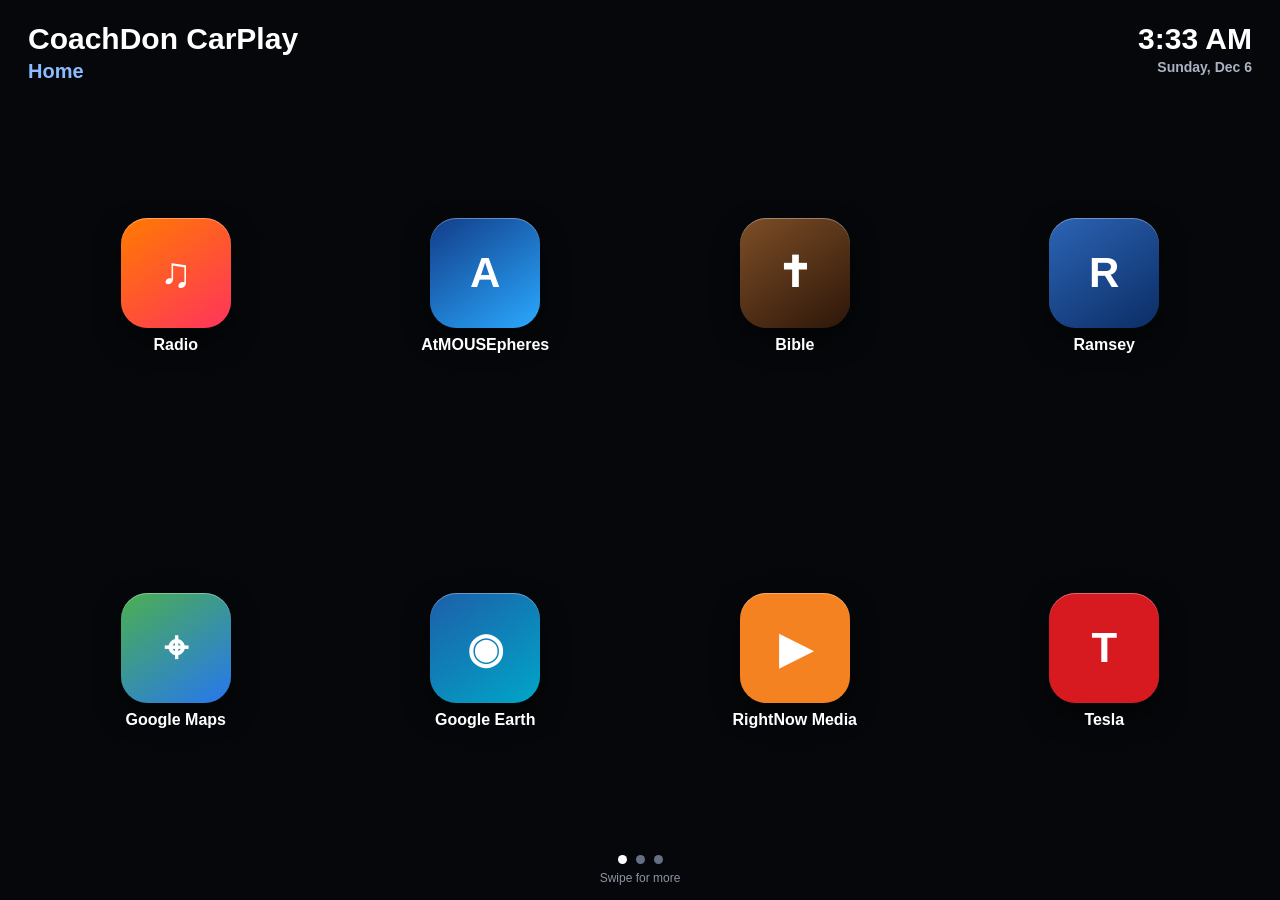
==== commit 41cad8de: "Add files via upload" ====
--- a/index.html
+++ b/index.html
@@ -1,87 +1,53 @@
 <!doctype html>
 <html lang="en">
 <head>
-  <meta charset="utf-8">
-  <meta name="viewport" content="width=device-width, initial-scale=1, viewport-fit=cover">
-  <meta name="theme-color" content="#03142e">
-  <title>AtMOUSEpheres</title>
-  <link rel="stylesheet" href="styles.css?v=1.0.0">
+<meta charset="utf-8">
+<meta name="viewport" content="width=device-width,initial-scale=1,maximum-scale=1,user-scalable=no">
+<meta name="theme-color" content="#05070a">
+<title>CoachDon CarPlay</title>
+<link rel="stylesheet" href="style.css?v=12.0.0">
 </head>
 <body>
-  <main class="app-shell">
-    <section class="launcher-panel" aria-label="Disney radio channels">
-      <header class="brand-lockup">
-        <h1><span>At</span><strong>m<span class="mouse-o">o</span>use</strong><span>pheres</span></h1>
-        <p><i>✦</i> A little getaway for your ears <i>✦</i></p>
-      </header>
+<div class="shell">
+<header class="top">
+  <div><div class="brand">CoachDon CarPlay</div><div id="pageName" class="page-name">Home</div></div>
+  <div class="datetime"><div id="time">--:--</div><small id="date"></small></div>
+</header>
 
-      <div class="station-grid" id="stationGrid"></div>
+<main id="carousel" class="carousel">
+<section class="page" data-name="Home">
+  <a class="app" href="radio.html?v=300"><div class="icon radio">♫</div><span>Radio</span></a>
+  <a class="app" href="atmousepheres.html?v=300"><div class="icon mouse">A</div><span>AtMOUSEpheres</span></a>
+  <a class="app" href="https://www.bible.com/" target="_blank"><div class="icon bible">✝</div><span>Bible</span></a>
+  <a class="app" href="https://www.ramseysolutions.com/" target="_blank"><div class="icon ramsey">R</div><span>Ramsey</span></a>
+  <a class="app" href="https://maps.google.com/" target="_blank"><div class="icon maps">⌖</div><span>Google Maps</span></a>
+  <a class="app" href="https://earth.google.com/web/" target="_blank"><div class="icon earth">◉</div><span>Google Earth</span></a>
+  <a class="app" href="https://www.rightnowmedia.org/" target="_blank"><div class="icon rightnow">▶</div><span>RightNow Media</span></a>
+  <a class="app" href="https://www.tesla.com/" target="_blank"><div class="icon tesla">T</div><span>Tesla</span></a>
+</section>
 
-      <footer class="left-footer">
-        <a class="home-button" href="index.html" aria-label="Home">
-          <span aria-hidden="true">⌂</span>
-          <small>HOME</small>
-        </a>
-        <div class="footer-message">
-          <strong>Tap any channel</strong>
-          <span>to start listening</span>
-        </div>
-        <time id="clock">--:--</time>
-      </footer>
-    </section>
+<section class="page" data-name="Entertainment">
+  <a class="app" href="https://www.disneyplus.com/" target="_blank"><div class="icon disney">D+</div><span>Disney+</span></a>
+  <a class="app" href="https://www.netflix.com/" target="_blank"><div class="icon netflix">N</div><span>Netflix</span></a>
+  <a class="app" href="https://www.amazon.com/gp/video/storefront" target="_blank"><div class="icon prime">prime</div><span>Prime Video</span></a>
+  <a class="app" href="https://www.youtube.com/" target="_blank"><div class="icon youtube">▶</div><span>YouTube</span></a>
+  <a class="app" href="https://dparkradio.com/" target="_blank"><div class="icon dpark">DP</div><span>DParkRadio</span></a>
+  <a class="app" href="https://srsounds.com/" target="_blank"><div class="icon sorcerer">SR</div><span>Sorcerer Radio</span></a>
+  <a class="app" href="https://www.hoopladigital.com/" target="_blank"><div class="icon hoopla">h</div><span>Hoopla</span></a>
+  <a class="app" href="https://libbyapp.com/" target="_blank"><div class="icon libby">L</div><span>Libby</span></a>
+</section>
 
-    <section class="player-panel" aria-label="Now playing">
-      <div class="scene scene-atmospheres" id="scene">
-        <div class="stars"></div>
-        <div class="castle" aria-hidden="true">
-          <span class="tower t1"></span>
-          <span class="tower t2"></span>
-          <span class="tower t3"></span>
-          <span class="tower t4"></span>
-          <span class="tower t5"></span>
-          <span class="keep"></span>
-          <span class="arch"></span>
-        </div>
-        <div class="reflection"></div>
-      </div>
-
-      <header class="player-header">
-        <span class="live-pill"><b></b> LIVE</span>
-        <img id="networkLogo" src="sorcerer-radio-icon.png" alt="Sorcerer Radio">
-      </header>
-
-      <div class="station-heading">
-        <h2 id="stationTitle">Atmospheres</h2>
-        <p id="stationDescription">Relaxing Disney park music</p>
-      </div>
-
-      <section class="now-playing-card">
-        <div>
-          <span class="eyebrow">NOW PLAYING</span>
-          <strong id="trackTitle">Live radio stream</strong>
-          <small id="trackSubtitle">Tap Play to begin</small>
-        </div>
-        <div class="album-art" aria-hidden="true">✦</div>
-      </section>
-
-      <div class="transport">
-        <button id="previousButton" type="button" aria-label="Previous station">|◀</button>
-        <button id="playButton" class="play-button" type="button" aria-label="Play">▶</button>
-        <button id="nextButton" type="button" aria-label="Next station">▶|</button>
-      </div>
-
-      <nav class="player-tabs" aria-label="Player options">
-        <button class="active" type="button"><span>♫</span>Now Playing</button>
-        <button type="button"><span>ⓘ</span>Info</button>
-        <button type="button"><span>▦</span>Schedule</button>
-        <button type="button"><span>☆</span>Favorite</button>
-      </nav>
-
-      <div id="statusMessage" class="status-message" aria-live="polite"></div>
-      <audio id="audioPlayer" preload="none"></audio>
-    </section>
-  </main>
-
-  <script src="app.js?v=1.0.0"></script>
-</body>
-</html>
+<section class="page" data-name="Real Estate">
+  <a class="app" href="https://imagine.flexmls.com/" target="_blank"><div class="icon flex">F</div><span>FlexMLS</span></a>
+  <a class="app" href="https://www.showingtime.com/" target="_blank"><div class="icon showing">S</div><span>ShowingTime</span></a>
+  <a class="app" href="https://www.dotloop.com/" target="_blank"><div class="icon dotloop">d</div><span>Dotloop</span></a>
+  <a class="app" href="https://www.forewarn.com/" target="_blank"><div class="icon forewarn">FW</div><span>Forewarn</span></a>
+  <a class="app" href="https://www.zillow.com/" target="_blank"><div class="icon zillow">Z</div><span>Zillow</span></a>
+  <a class="app" href="https://be.exitrealty.com/" target="_blank"><div class="icon exit">EXIT</div><span>Exit Connect</span></a>
+</section>
+</main>
+<nav id="dots" class="dots"></nav>
+<div class="hint">Swipe for more</div>
+</div>
+<script src="app.js?v=12.0.0"></script>
+</body></html>
--- a/style.css
+++ b/style.css
@@ -0,0 +1 @@
+*{box-sizing:border-box}html,body{margin:0;width:100%;height:100%;overflow:hidden;background:#05070a;color:#fff;font-family:-apple-system,BlinkMacSystemFont,"Segoe UI",Arial,sans-serif}.shell{height:100%;display:grid;grid-template-rows:auto 1fr auto auto;padding:22px 28px 15px}.top{display:flex;justify-content:space-between;align-items:flex-start}.brand{font-size:30px;font-weight:800}.page-name{margin-top:4px;color:#8cbcff;font-size:20px;font-weight:700}.datetime{text-align:right;font-size:30px;font-weight:700}.datetime small{display:block;font-size:14px;color:#aab3c2;margin-top:3px}.carousel{display:flex;gap:14px;overflow-x:auto;overflow-y:hidden;scroll-snap-type:x mandatory;scrollbar-width:none}.carousel::-webkit-scrollbar{display:none}.page{min-width:100%;scroll-snap-align:start;display:grid;grid-template-columns:repeat(4,1fr);grid-template-rows:repeat(2,1fr);gap:20px 30px;padding:25px 8px 16px;align-items:center}.app{color:#fff;text-decoration:none;text-align:center;min-width:0}.icon{width:min(110px,15vw);aspect-ratio:1;border-radius:24%;margin:auto;display:flex;align-items:center;justify-content:center;font-size:42px;font-weight:900;box-shadow:0 12px 26px #0008,inset 0 1px 0 #fff5}.app span{display:block;margin-top:8px;font-size:16px;font-weight:650;white-space:nowrap;overflow:hidden;text-overflow:ellipsis}.radio{background:linear-gradient(145deg,#ff7b00,#ff335c)}.mouse{background:linear-gradient(145deg,#123c88,#2aa9ff)}.bible{background:linear-gradient(145deg,#7d4e26,#2d1609)}.ramsey{background:linear-gradient(145deg,#2c64b5,#0b2d65)}.maps{background:linear-gradient(145deg,#4caf50,#2677ef)}.earth{background:linear-gradient(145deg,#1d5fa9,#00a6c8)}.rightnow{background:#f58220}.tesla,.youtube,.netflix{background:#d71920}.disney{background:#173b82}.prime{background:#1196d2;font-size:24px}.dpark{background:#fff;color:#ef3340}.sorcerer{background:#123c88}.hoopla{background:#36a9e1}.libby{background:#e86f61}.flex{background:#2256a3}.showing{background:#28a4dd}.dotloop{background:#e84250}.forewarn{background:#111}.zillow{background:#126aff}.exit{background:#1f9ba5;font-size:24px}.dots{display:flex;justify-content:center;gap:9px}.dot{width:9px;height:9px;border:0;border-radius:50%;background:#667085;padding:0}.dot.active{background:#fff}.hint{text-align:center;color:#8a94a5;font-size:12px;margin-top:7px}@media(max-height:600px){.shell{padding-top:12px}.page{padding-top:10px;gap:12px 24px}.icon{width:min(92px,13vw)}.brand{font-size:25px}.datetime{font-size:25px}}
